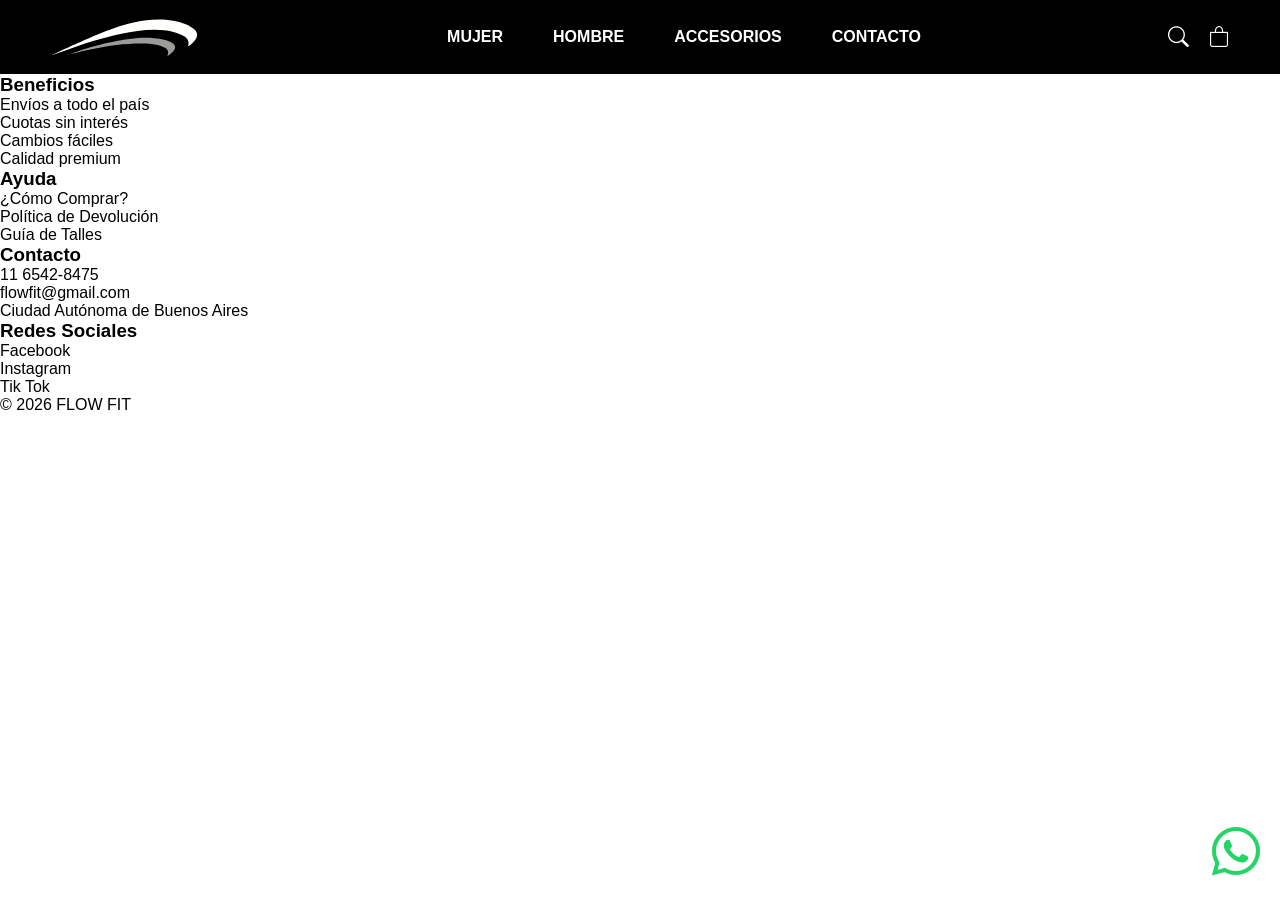
==== pages/accesorios.html @ 6d94c970 "Agrego página Lifestyle y botón de whatsapp" ====
<!DOCTYPE html>
<html lang="es">

<head>
    <meta charset="UTF-8">
    <meta name="viewport" content="width=device-width, initial-scale=1.0">
    <link rel="stylesheet" href="../css/style.css">
    <link rel="stylesheet" href="https://cdn.jsdelivr.net/npm/bootstrap-icons@1.13.1/font/bootstrap-icons.min.css">

    <title>FLOW FIT</title>
</head>

<body>
    <header>
        <h1 class="oculto">FLOW FIT</h1>
        <div class="logo">
            <a href="../index.html">
                <img src="../img/logoflowfit.svg" alt="Logo de Flow Fit">
            </a>
        </div>

        <nav>
            <a href="./mujer.html">MUJER</a>
            <a href="./hombre.html">HOMBRE</a>
            <a href="./accesorios.html">ACCESORIOS</a>
            <a href="./contacto.html">CONTACTO</a>
        </nav>

        <div class="iconos">
            <a href="#" aria-label="Buscar">
                <i class="bi bi-search"></i>
            </a>

            <a href="#" aria-label="Bolsa de Compras">
                <i class="bi bi-bag"></i>
            </a>
        </div>

    </header>

    <main>

    </main>

    <footer>

        <div class="beneficios">
            <h3>Beneficios</h3>
            <ul>
                <li>Envíos a todo el país</li>
                <li>Cuotas sin interés</li>
                <li>Cambios fáciles</li>
                <li>Calidad premium</li>
            </ul>
        </div>

        <div class="ayuda">
            <h3>Ayuda</h3>
            <ul>
                <li>¿Cómo Comprar?</li>
                <li>Política de Devolución</li>
                <li>Guía de Talles</li>
            </ul>
        </div>

        <div class="contacto">
            <h3>Contacto</h3>
            <ul>
                <li>11 6542-8475</li>
                <li>flowfit@gmail.com</li>
                <li>Ciudad Autónoma de Buenos Aires</li>
            </ul>
        </div>

        <div class="redes-sociales">
            <h3>Redes Sociales</h3>
            <ul>
                <li><a href="#">Facebook</a></li>
                <li><a href="#">Instagram</a></li>
                <li><a href="#">Tik Tok</a></li>
            </ul>
        </div>

        <div class="copyright">
            <p>© 2026 FLOW FIT</p>
        </div>

    </footer>

    <a href="https://wa.me/5491165428475" class="whatsapp" target="_blank" aria-label="Contactanos por WhatsApp">
        <i class="bi bi-whatsapp"></i>
    </a>

</body>

</html>
---- css/style.css ----
* {
  margin: 0;
  padding: 0;
  box-sizing: border-box;
}

body {
  font-family: Arial, Helvetica, sans-serif;
  font-size: 1rem;
  background-color: white;
  color: black;
}

img {
  max-width: 100%;
  display: block;
}

a {
  text-decoration: none;
  color: inherit;
}

ul {
  list-style: none;
  padding: 0;
  margin: 0;
}

.oculto {
  position: absolute;
  width: 1px;
  height: 1px;
  padding: 0;
  margin: -1px;
  overflow: hidden;
  clip: rect(0, 0, 0, 0);
  white-space: nowrap;
  border: 0;
}

header {
  background-color: black;
  color: white;
  display: flex;
  justify-content: space-between;
  align-items: center;
  padding: 15px 50px;
}

.logo {
  display: flex;
  align-items: center;
  gap: 15px;
}

.logo img {
  width: 150px;
}

nav {
  display: flex;
  gap: 50px;
}

nav a {
  font-weight: bold;
  transition: transform 0.3s;
}

nav a:hover {
  color: #c0c0c0;
}

.iconos {
  display: flex;
  gap: 20px;
  font-size: 1.3rem;
}
.iconos a {
  transition: color 0.3s;
}
.iconos a:hover {
  color: #c0c0c0;
}

.hero img {
  width: 100%;
  height: auto;
}

.novedades {
  padding: 60px;
}

.novedades h2 {
  text-align: center;
  margin-bottom: 40px;
}

.contenedor-novedades {
  display: grid;
  grid-template-columns: repeat(3, 1fr);
  gap: 100px;
}

.card-novedades {
  background-color: white;
  border-radius: 10px;
  overflow: hidden;
  padding-bottom: 15px;
  text-align: center;
  transition: transform 0.3s;
  box-shadow: 0px 4px 10px rgba(0, 0, 0, 0.15);
}

.card-novedades a {
  text-decoration: none;
  color: black;
  display: block;
}

.card-novedades:hover {
  transform: translateY(-5px);
}

.card-novedades img {
  width: 100%;
  height: 320px;
  object-fit: contain;
  display: block;
}

.card-novedades h3 {
  text-align: center;
  margin-top: 15px;
  margin-bottom: 10px;
  font-size: 1.2rem;
  color: black;
}

.card-novedades p {
  font-size: 1rem;
  padding: 0 10px;
  line-height: 1.4;
  text-align: center;
  color: rgb(71, 69, 69);
}

.whatsapp {
  position: fixed;
  bottom: 20px;
  right: 20px;
  font-size: 3rem;
  color: #25D366;
  z-index: 1000;
  transition: transform 0.3s;
}
.whatsapp:hover {
  transform: scale(1.1);
}

/*# sourceMappingURL=style.css.map */
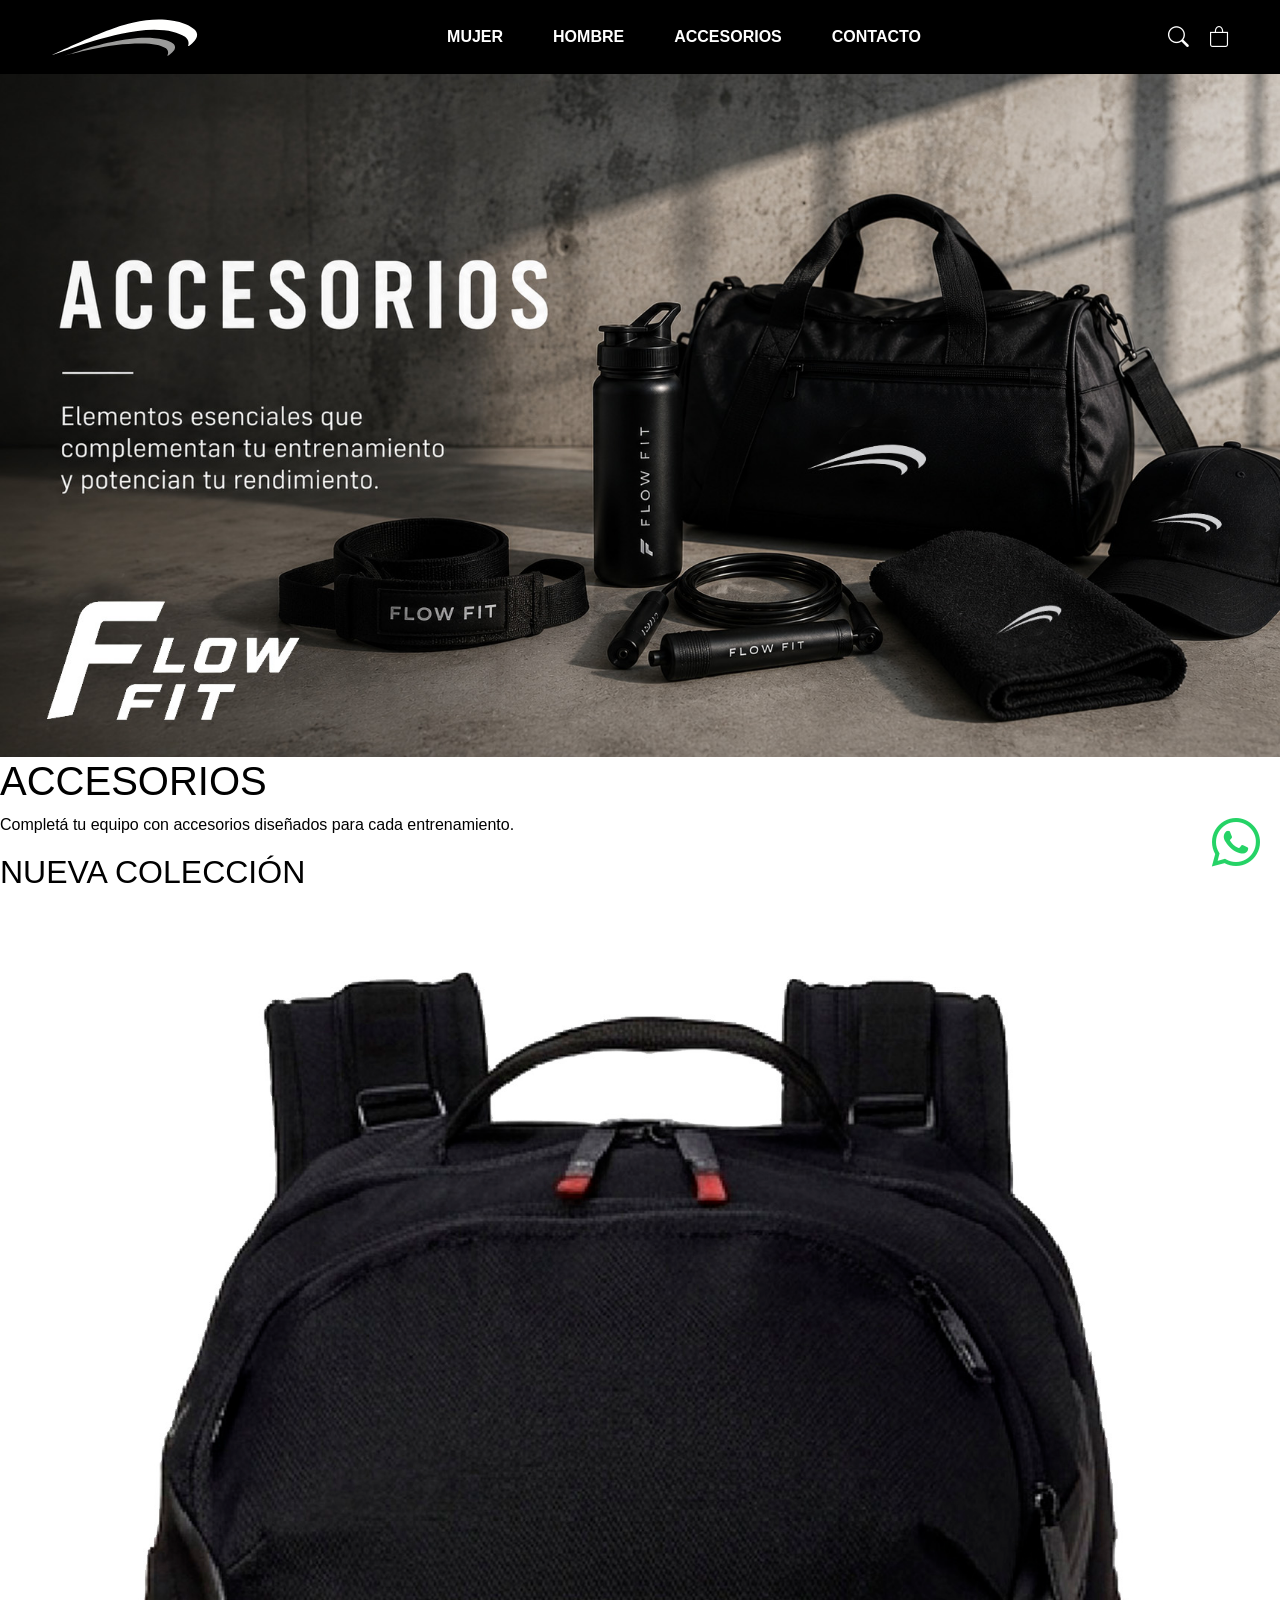
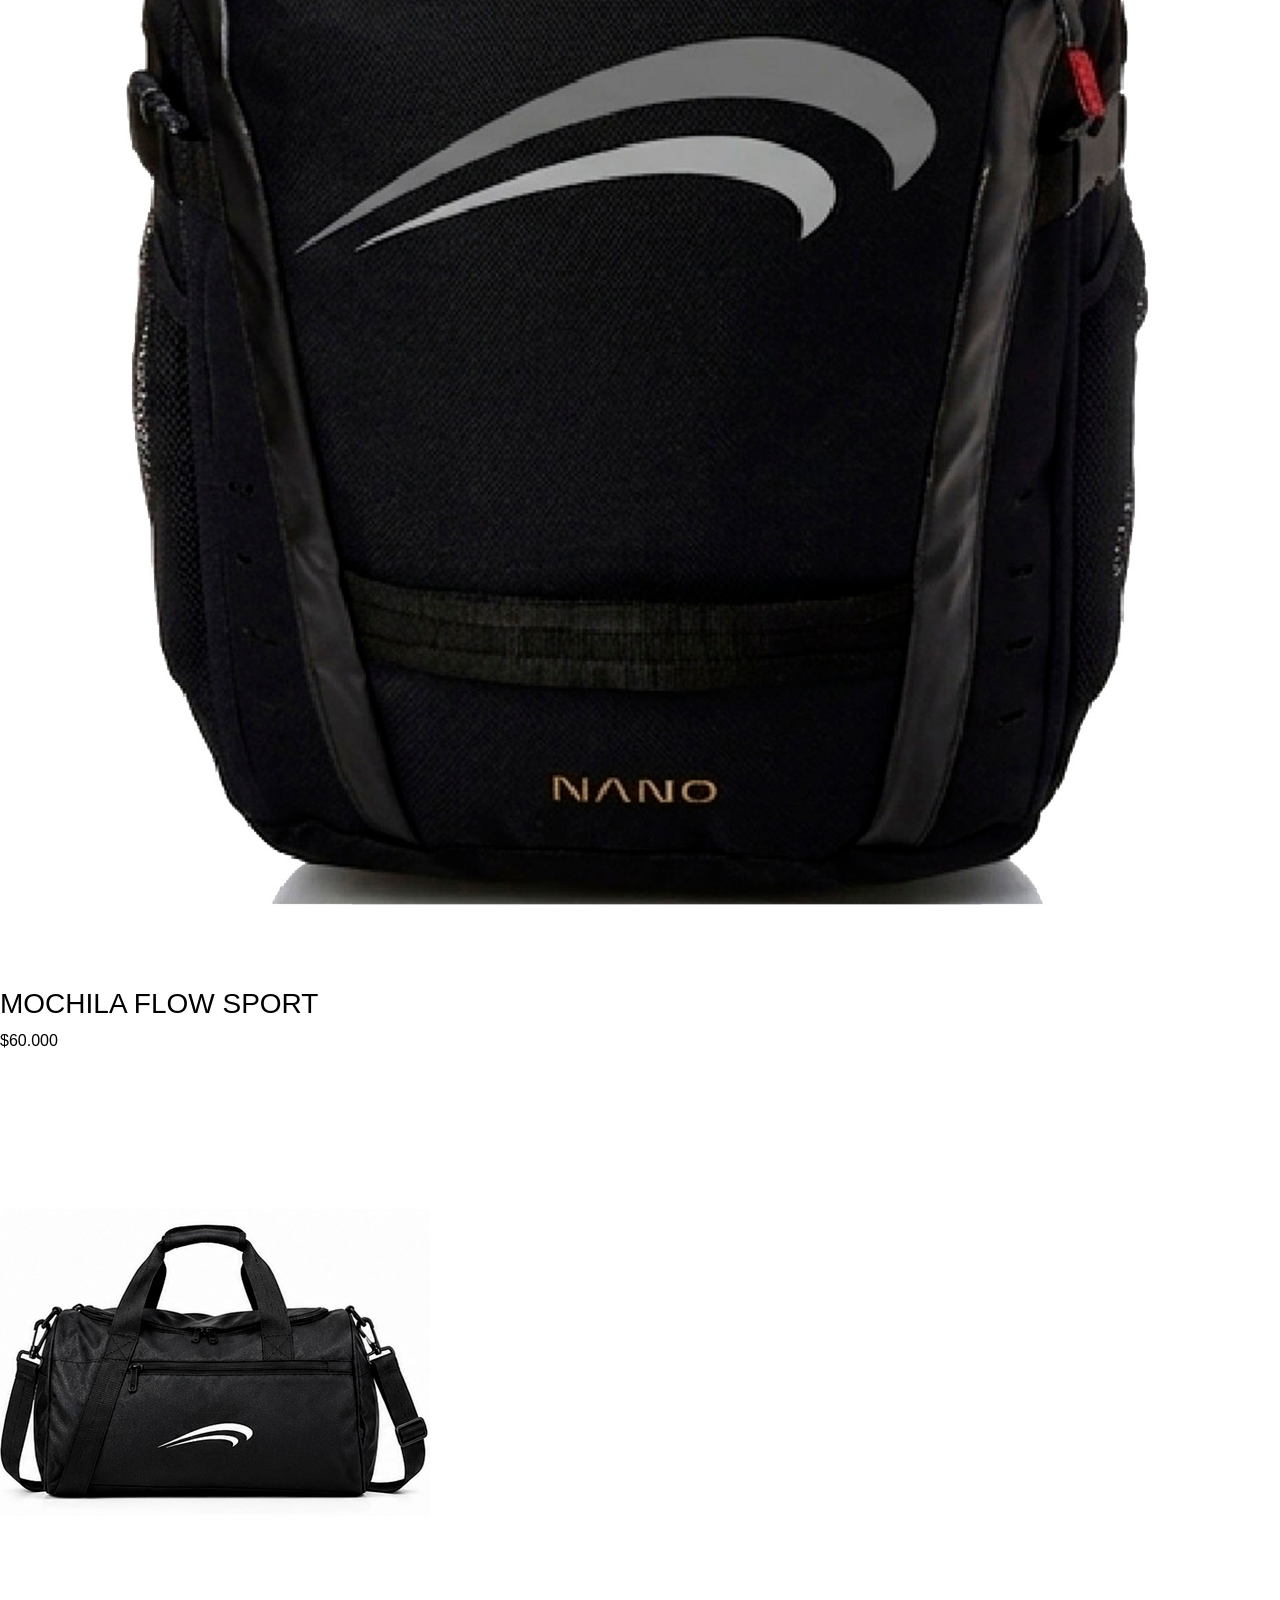
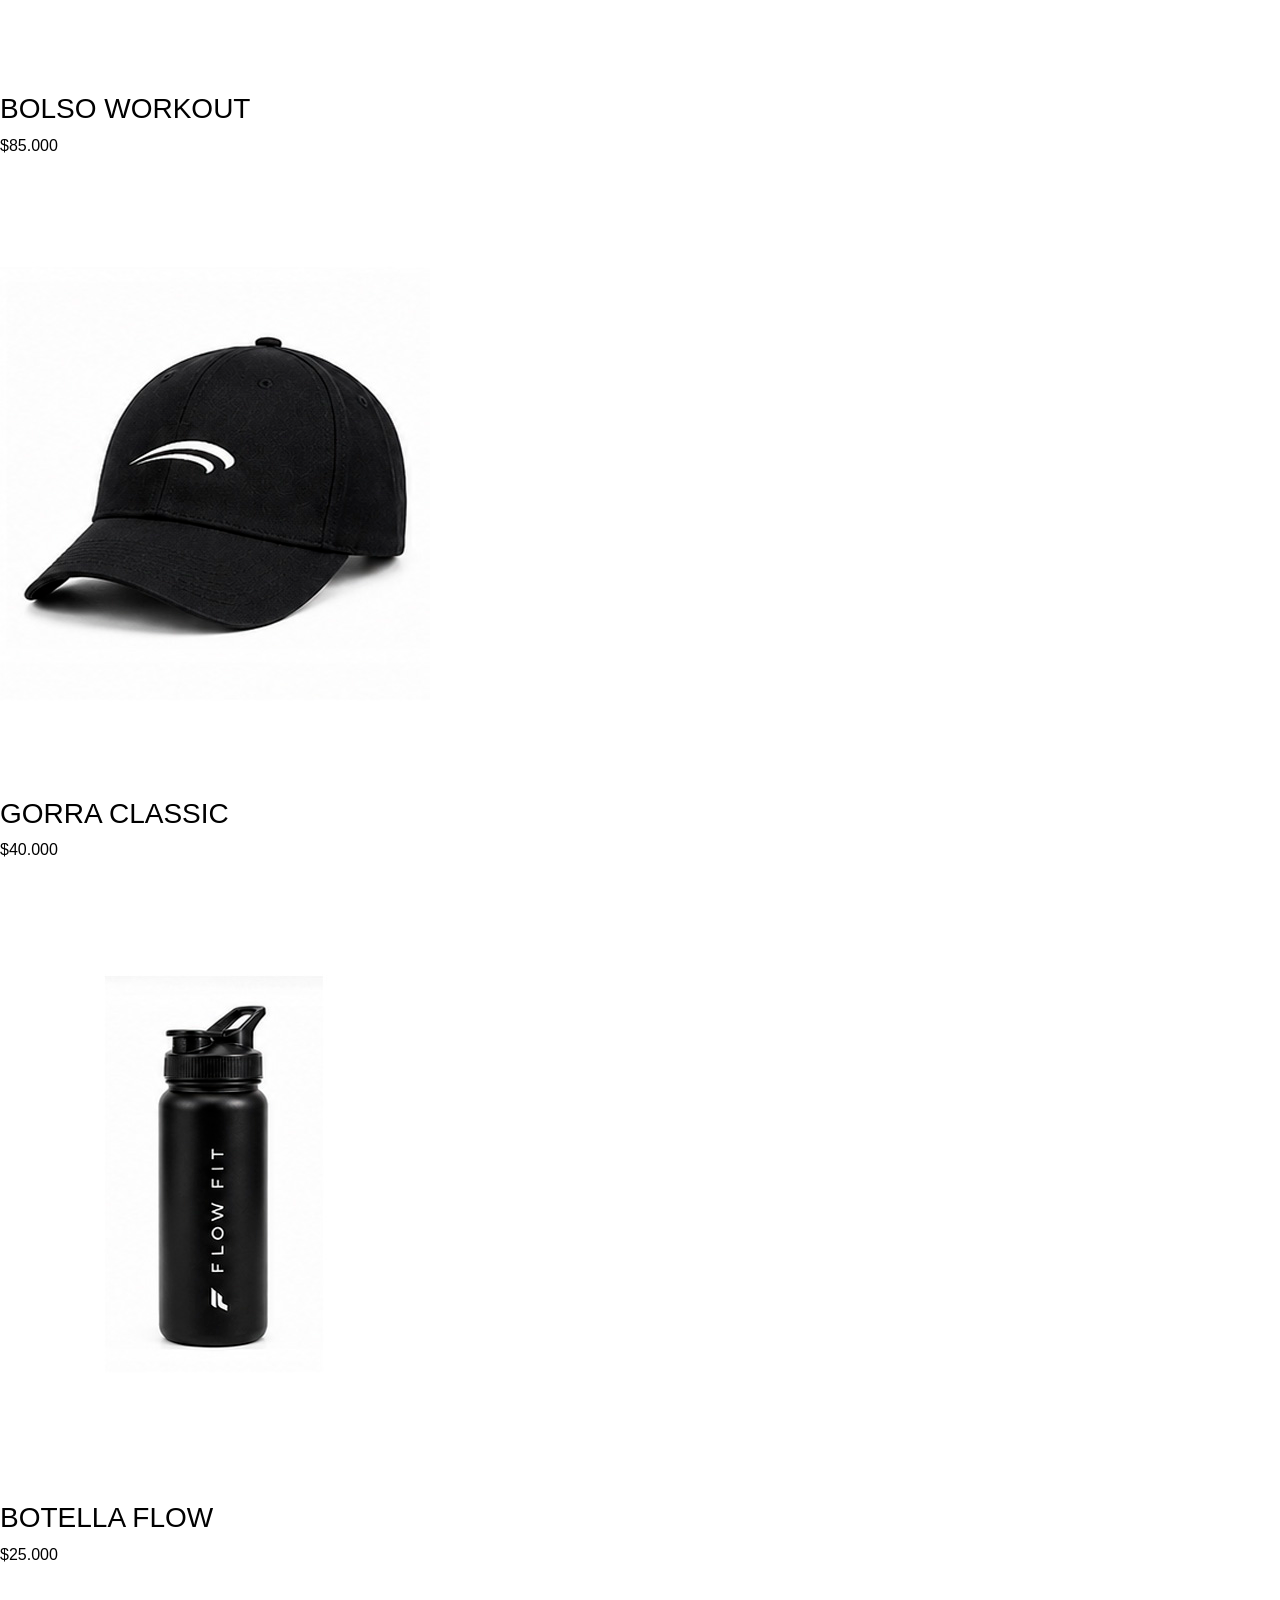
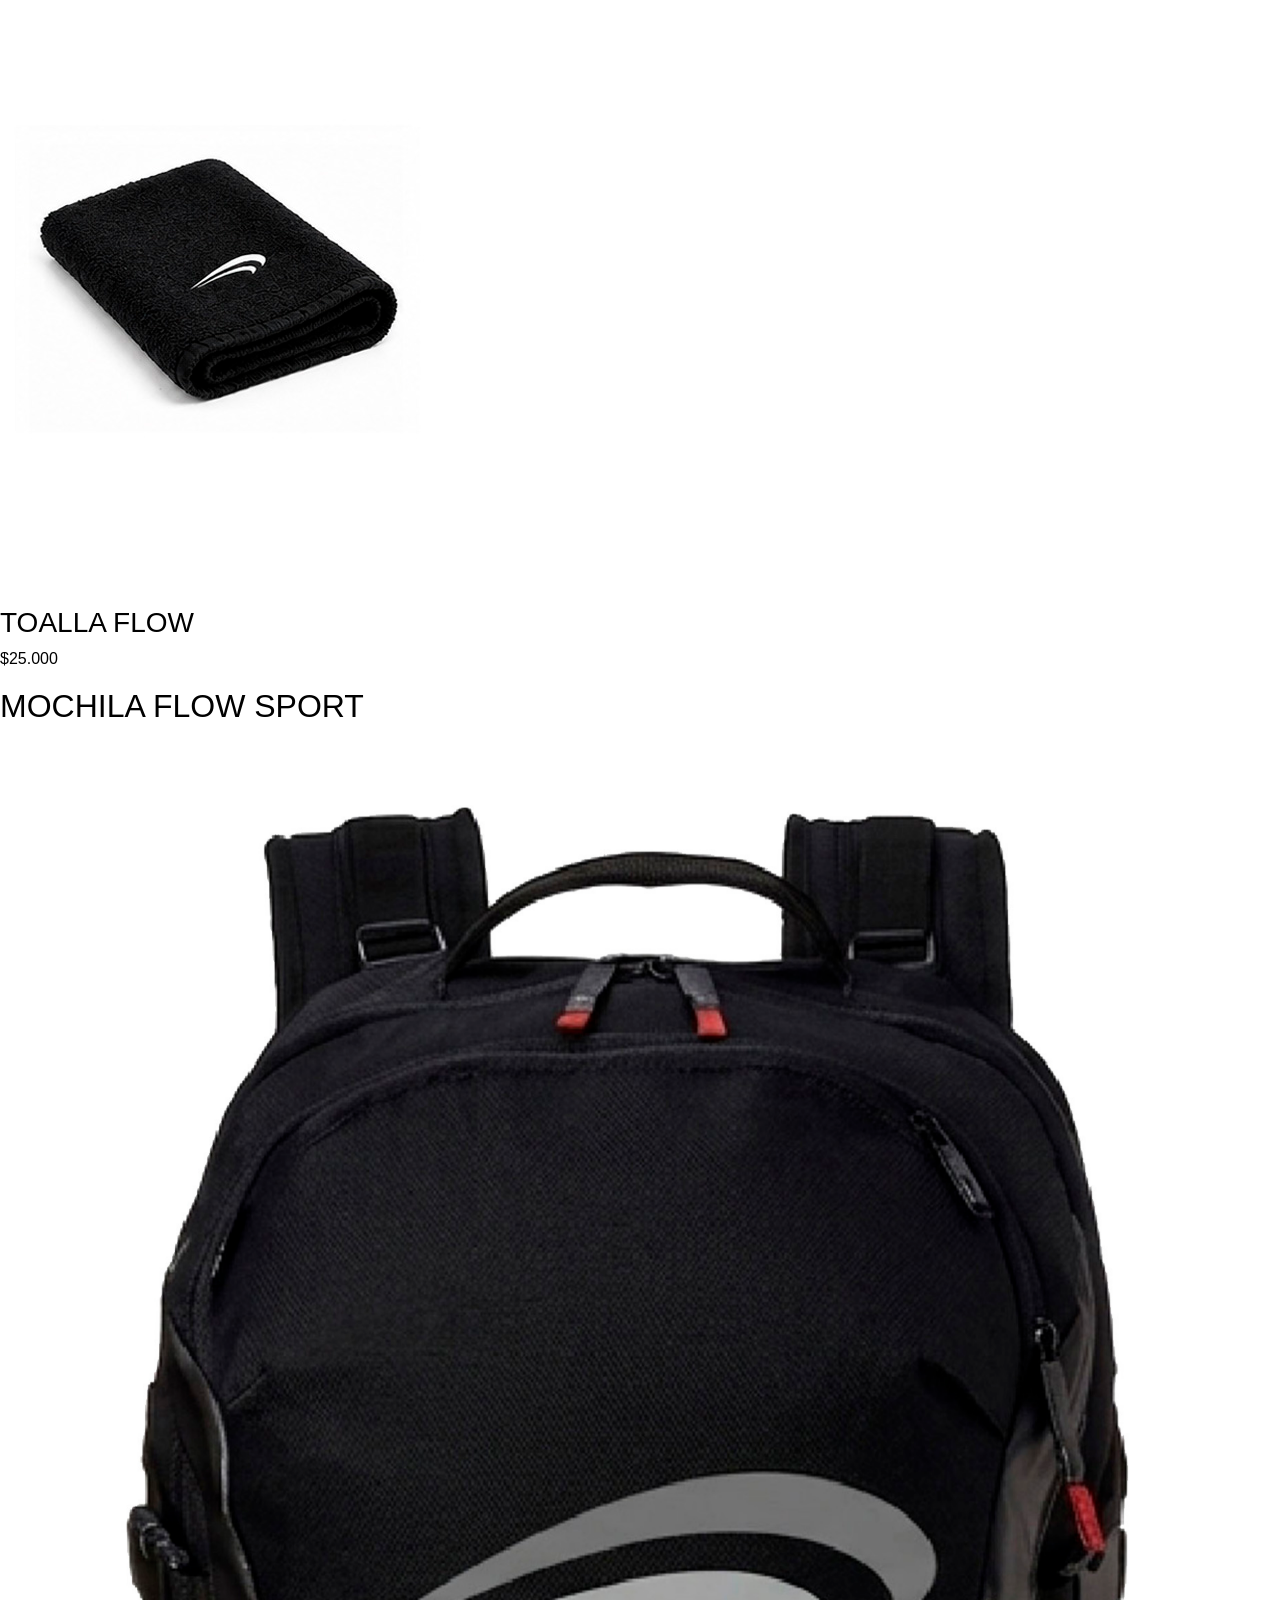
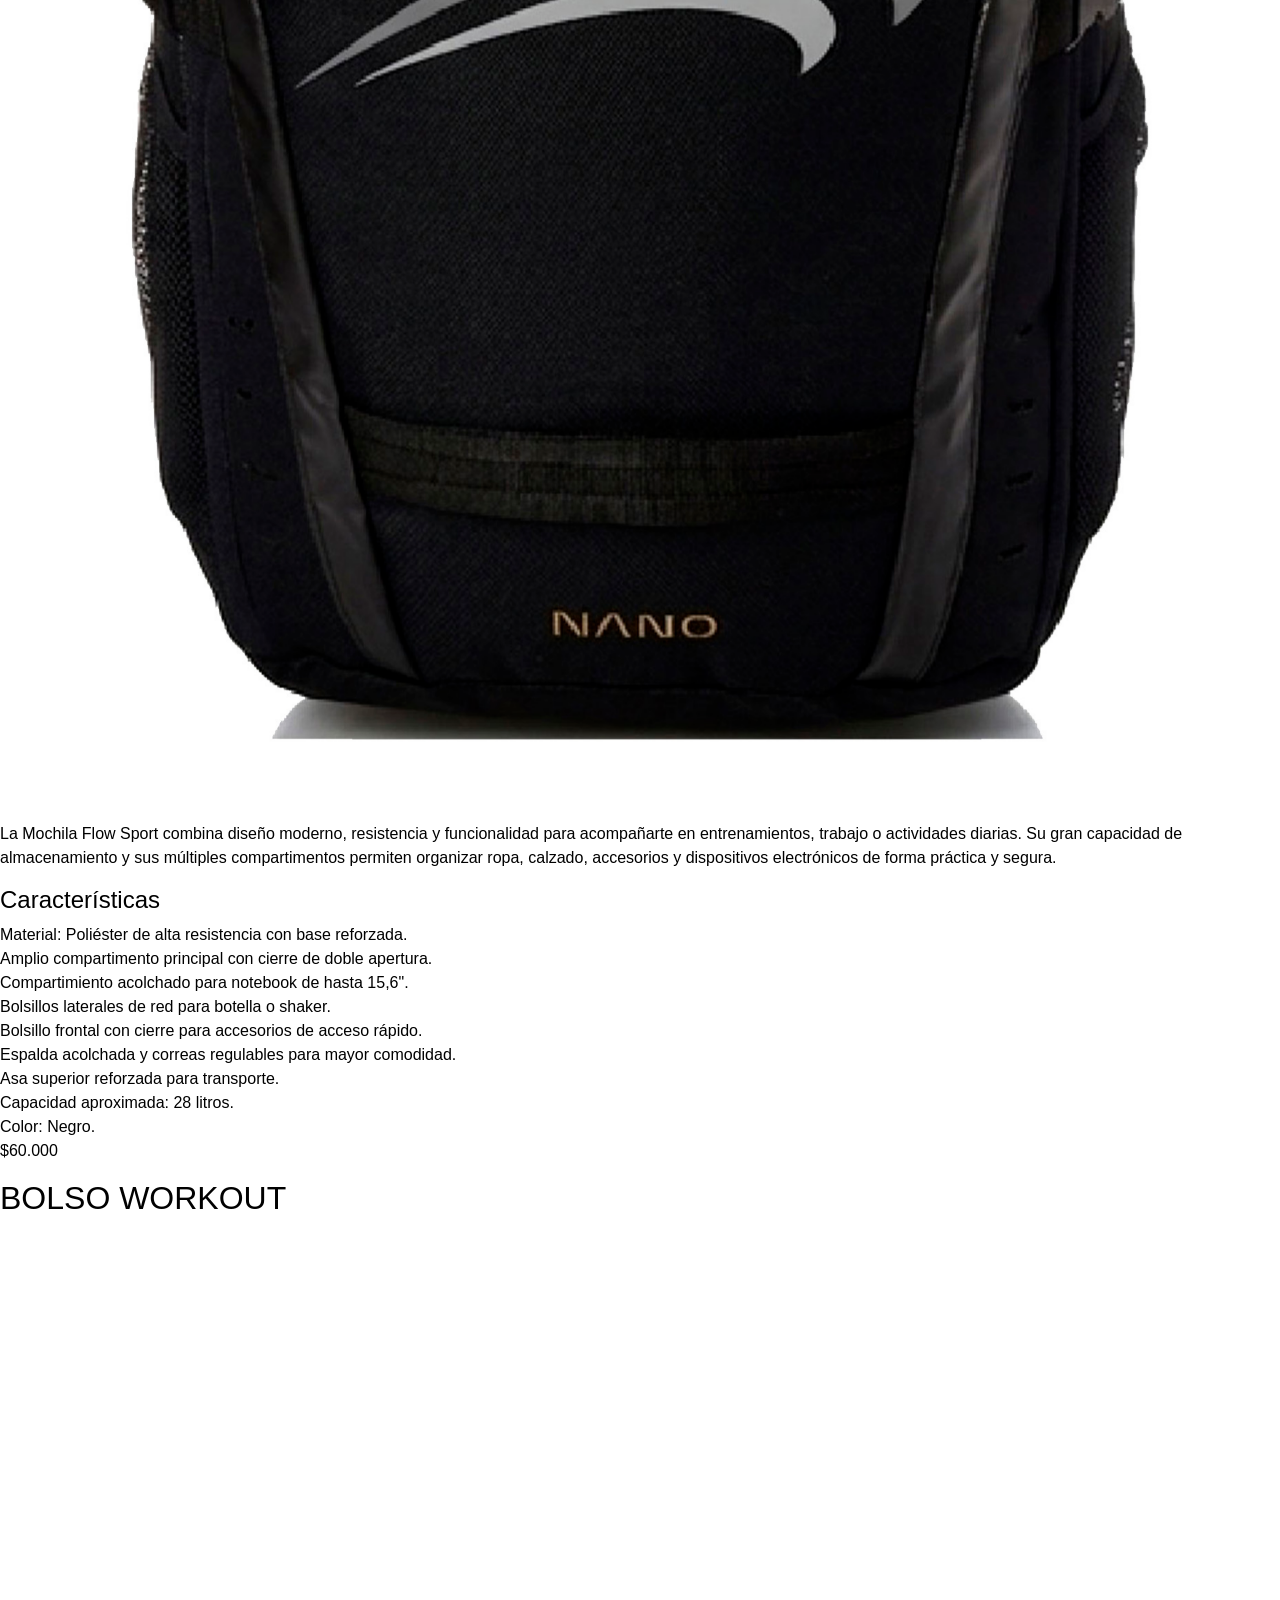
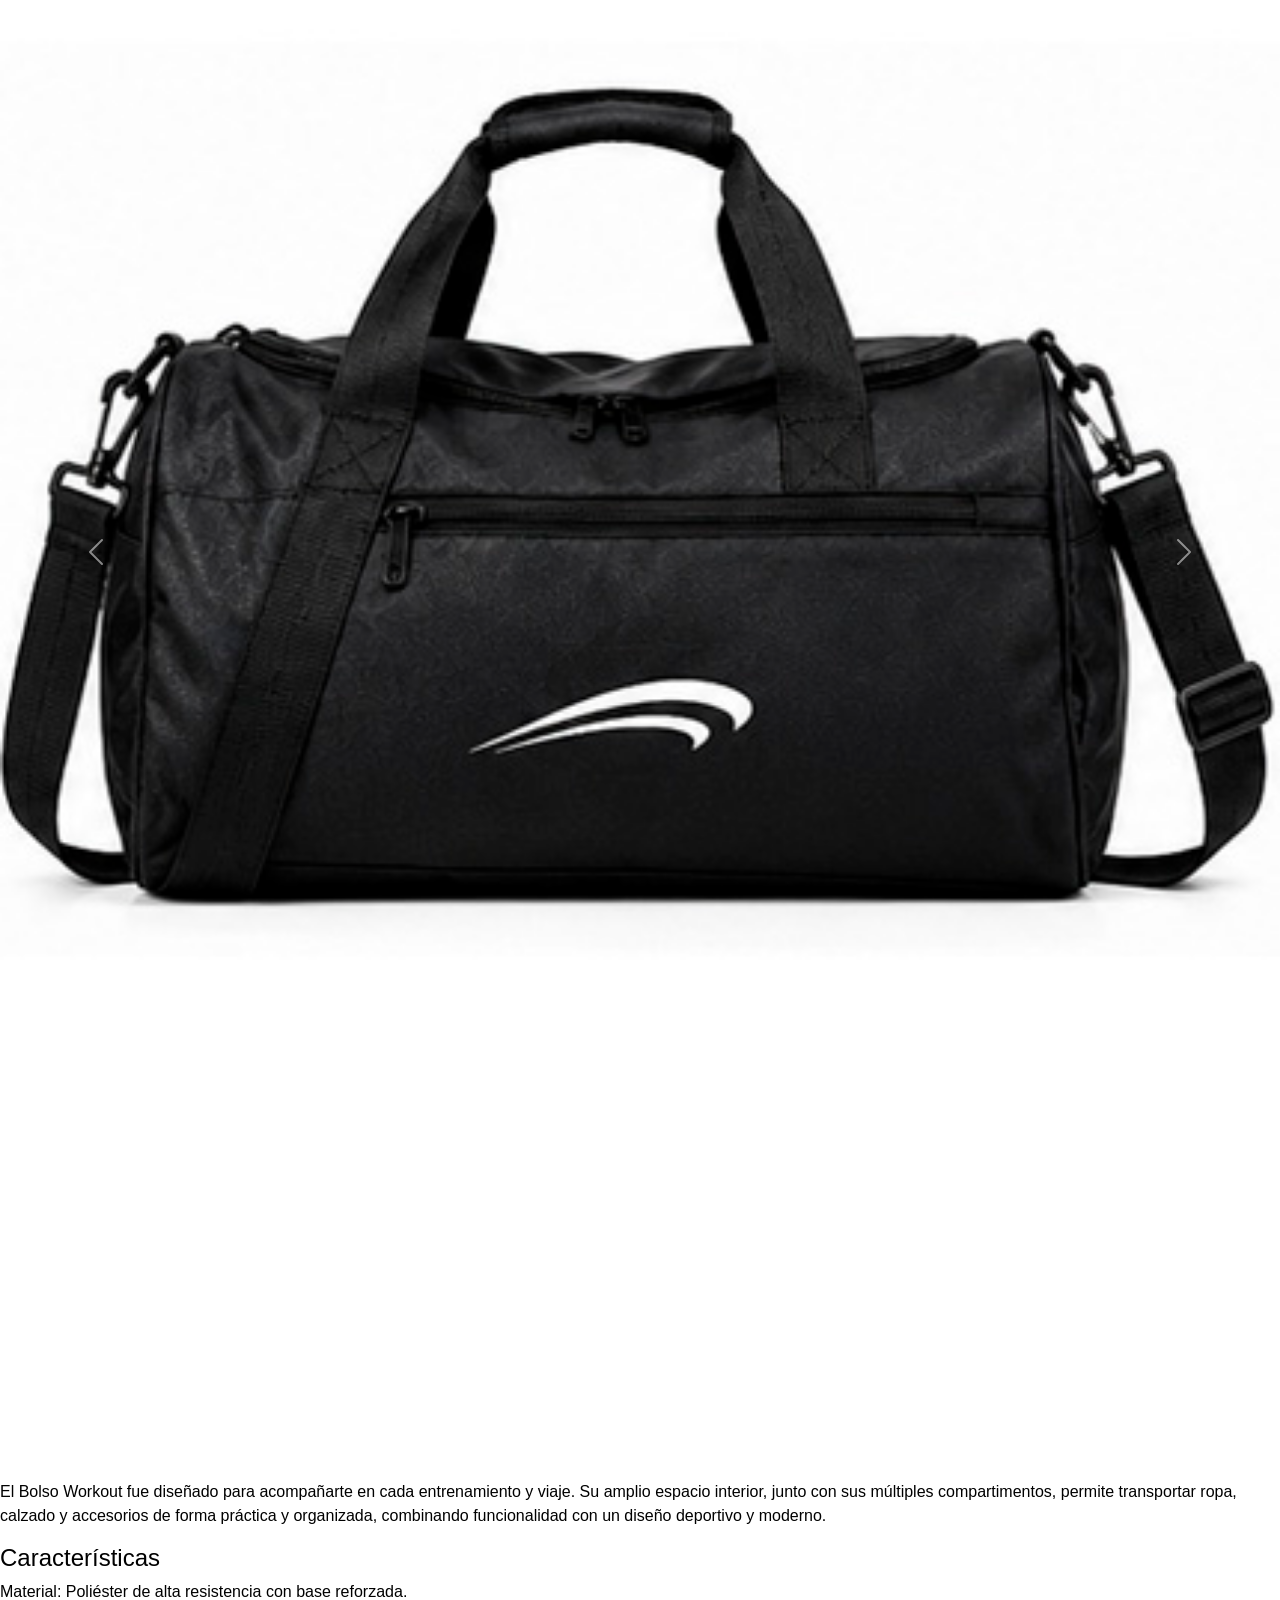
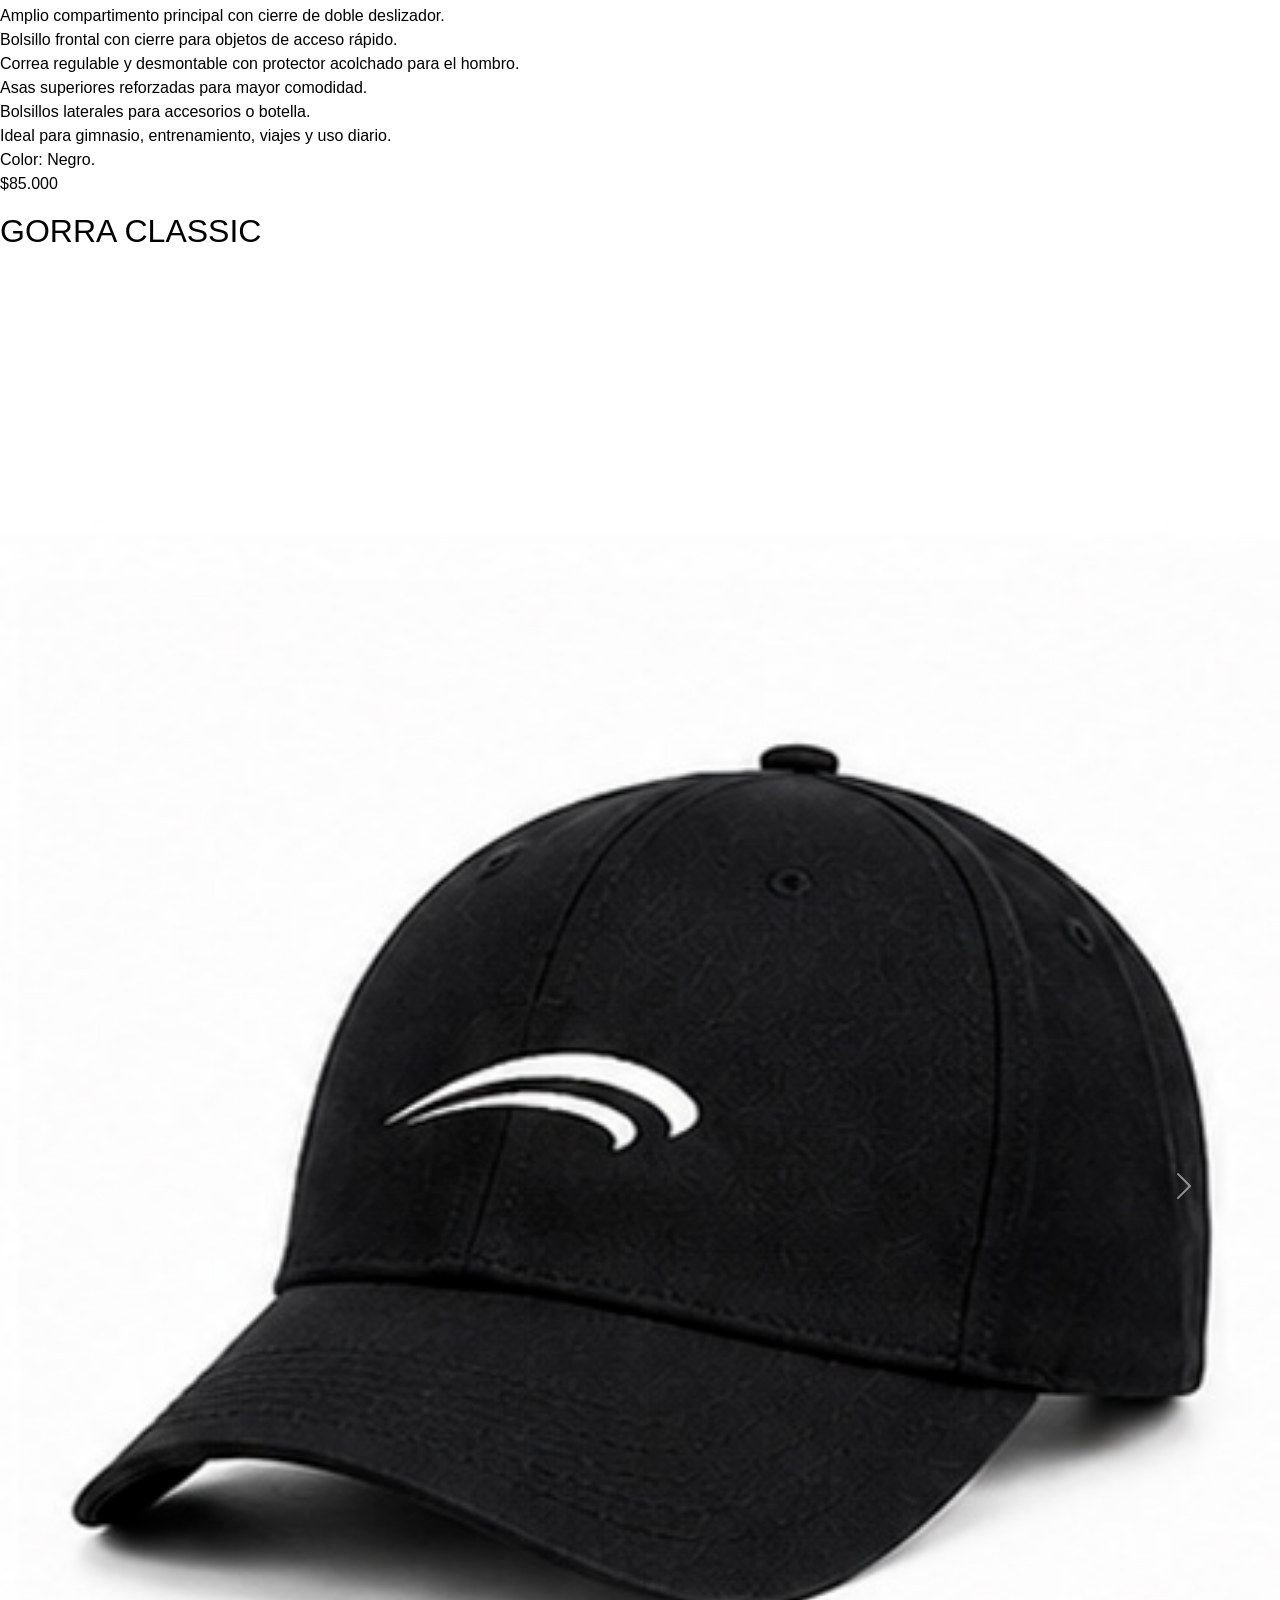
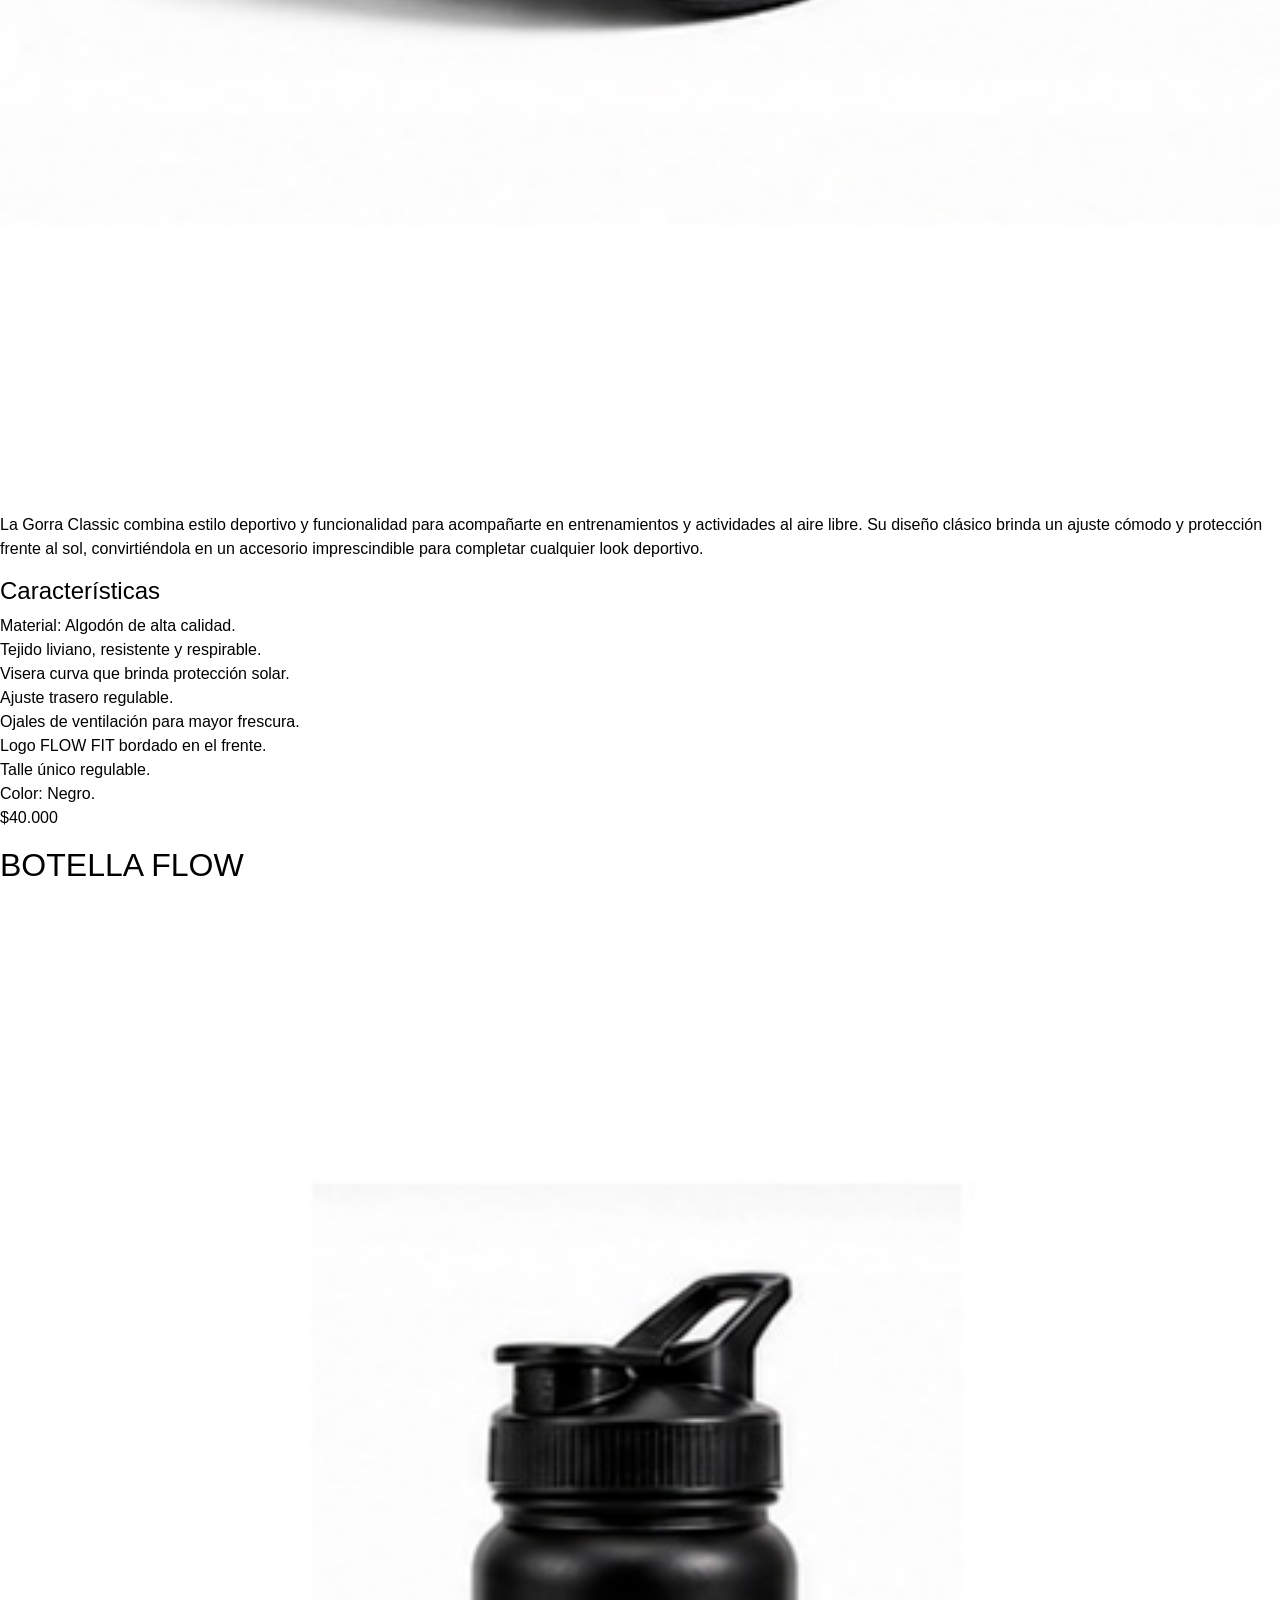
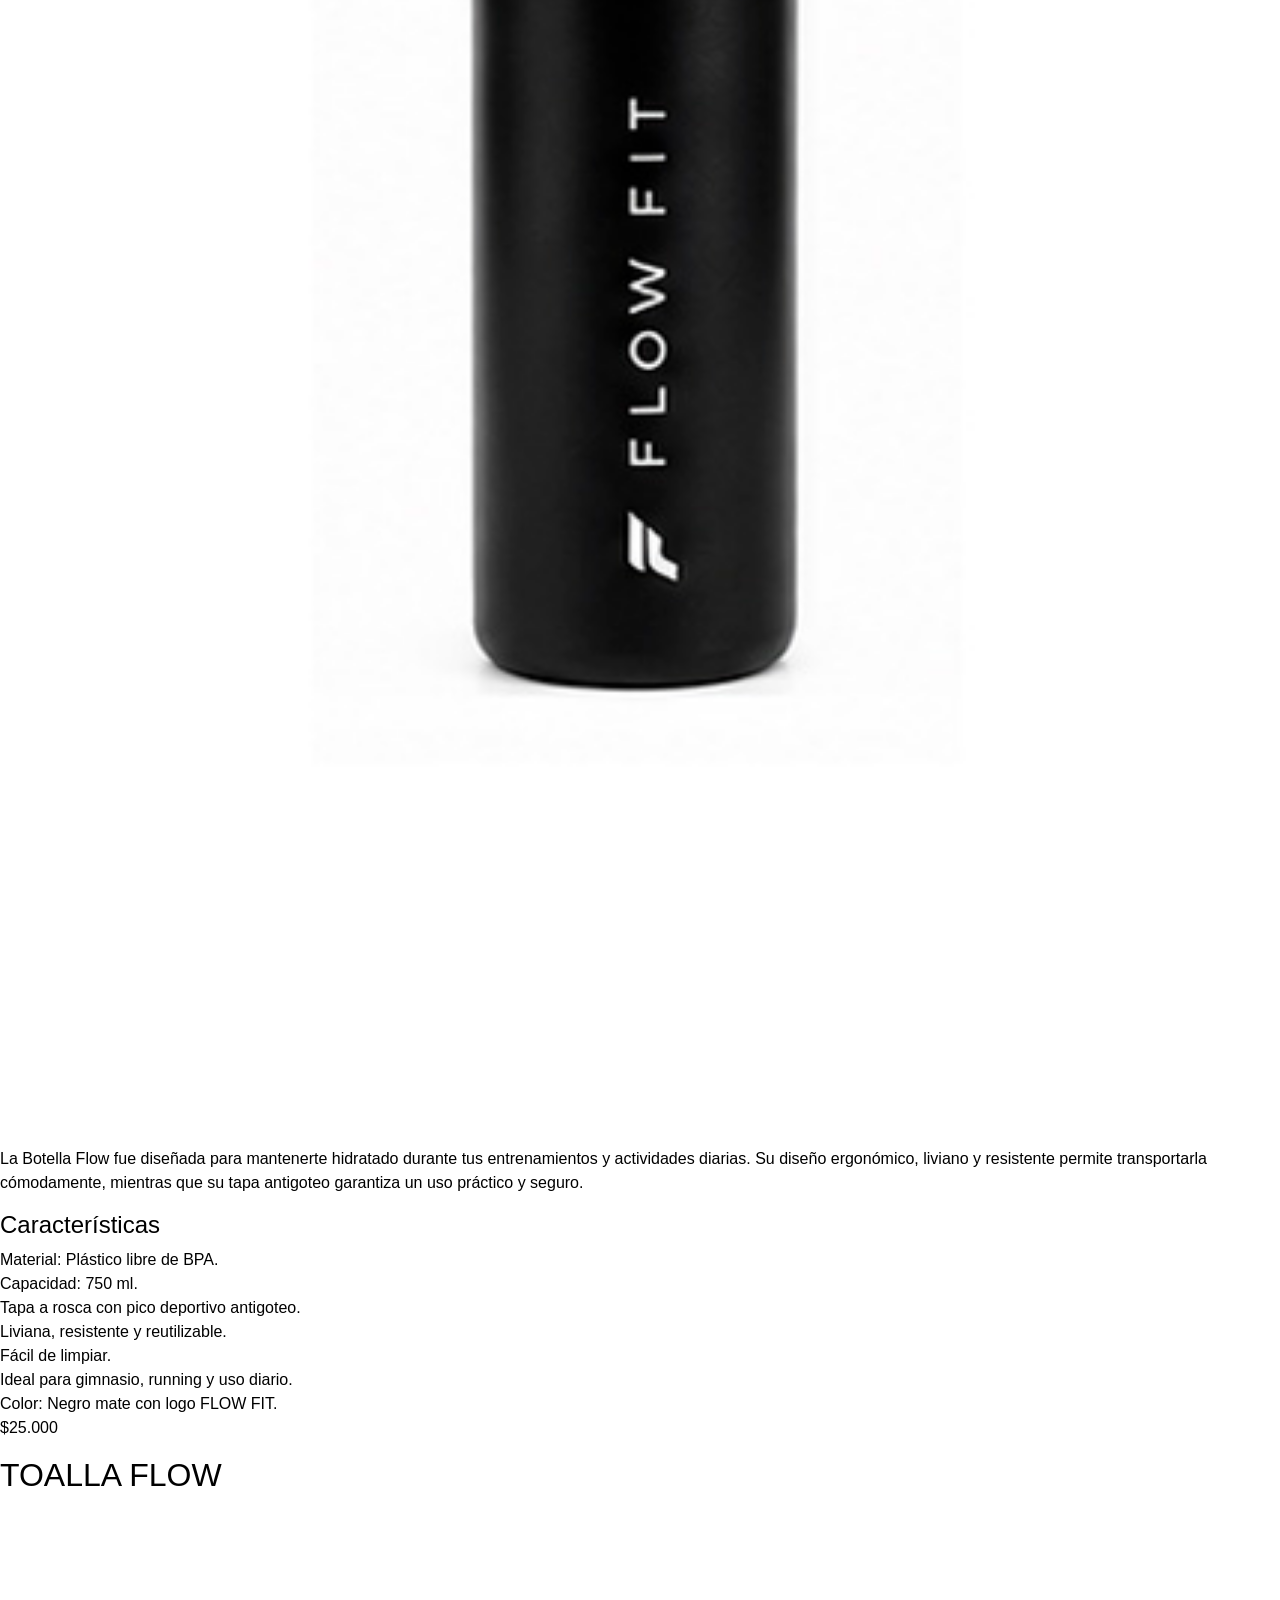
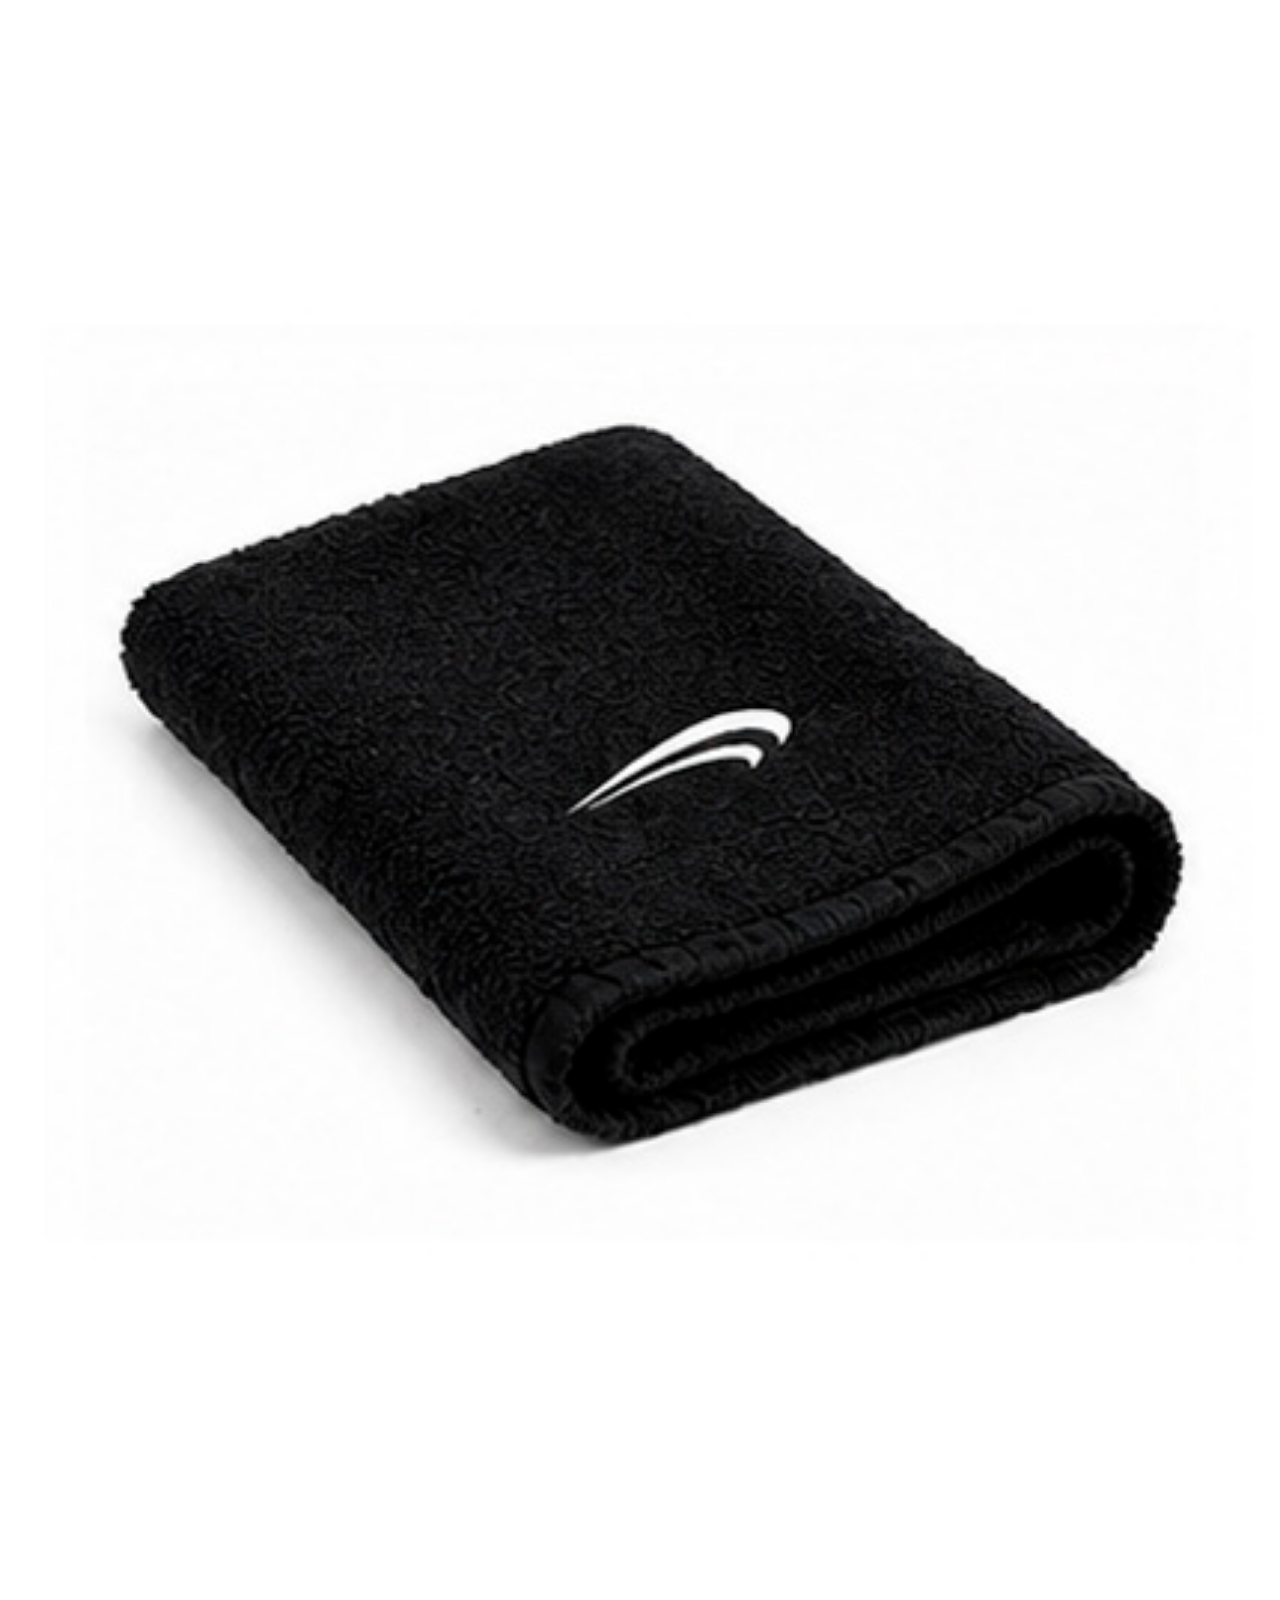
==== commit 5b4011f3: "Se actualizan las paginas de los productos y se mejora el footer" ====
--- a/pages/accesorios.html
+++ b/pages/accesorios.html
@@ -4,15 +4,15 @@
 <head>
     <meta charset="UTF-8">
     <meta name="viewport" content="width=device-width, initial-scale=1.0">
+    <link href="https://cdn.jsdelivr.net/npm/bootstrap@5.3.7/dist/css/bootstrap.min.css" rel="stylesheet">
     <link rel="stylesheet" href="../css/style.css">
     <link rel="stylesheet" href="https://cdn.jsdelivr.net/npm/bootstrap-icons@1.13.1/font/bootstrap-icons.min.css">
 
-    <title>FLOW FIT</title>
+    <title>Accesorios | FLOW FIT</title>
 </head>
 
 <body>
     <header>
-        <h1 class="oculto">FLOW FIT</h1>
         <div class="logo">
             <a href="../index.html">
                 <img src="../img/logoflowfit.svg" alt="Logo de Flow Fit">
@@ -39,6 +39,372 @@
     </header>
 
     <main>
+
+        <section class="banner-categoria">
+            <img src="../img/accesorios/banner-accesorios.jpg" alt="Colección Accesorios Flow Fit">
+
+            <div class="banner-texto">
+                <h1>ACCESORIOS</h1>
+                <p>Completá tu equipo con accesorios diseñados para cada entrenamiento.</p>
+            </div>
+
+        </section>
+
+        <section class="productos-categoria">
+            <h2>NUEVA COLECCIÓN</h2>
+
+            <div class="contenedor-productos">
+
+                <article class="card-producto">
+                    <a href="#mochila-flow-sport">
+                        <img src="../img/accesorios/mochila_flow_sport.jpg" alt="Mochila Flow Sport">
+                        <h3>MOCHILA FLOW SPORT</h3>
+                        <p>$60.000</p>
+                    </a>
+                </article>
+
+                <article class="card-producto">
+                    <a href="#bolso-workout">
+                        <img src="../img/accesorios/bolso_frente.jpg" alt="Bolso Workout">
+                        <h3>BOLSO WORKOUT</h3>
+                        <p>$85.000</p>
+                    </a>
+                </article>
+
+                <article class="card-producto">
+                    <a href="#gorra-classic">
+                        <img src="../img/accesorios/gorra_frente.jpg" alt="Gorra Classic">
+                        <h3>GORRA CLASSIC</h3>
+                        <p>$40.000</p>
+                    </a>
+                </article>
+
+                <article class="card-producto">
+                    <a href="#botella-flow">
+                        <img src="../img/accesorios/botella_frente.jpg" alt="Botella Flow">
+                        <h3>BOTELLA FLOW</h3>
+                        <p>$25.000</p>
+                    </a>
+                </article>
+
+
+                <article class="card-producto">
+                    <a href="#toalla-flow">
+                        <img src="../img/accesorios/toalla.jpg" alt="Toalla Flow">
+                        <h3>TOALLA FLOW</h3>
+                        <p>$25.000</p>
+                    </a>
+                </article>
+
+            </div>
+        </section>
+
+        <section id="mochila-flow-sport" class="detalle-producto">
+            <h2>MOCHILA FLOW SPORT</h2>
+
+            <div id="carouselMochilaFlowSport" class="carousel slide">
+
+                <div class="carousel-inner">
+
+                    <div class="carousel-item active">
+                        <img src="../img/accesorios/mochila_flow_sport.jpg" class="d-block w-100"
+                            alt="Mochila Flow Sport">
+                    </div>
+
+                    <div class="carousel-item">
+                        <img src="../img/accesorios/mochila_flow_sport_espalda.jpg" class="d-block w-100"
+                            alt="Mochila Flow Sport espalda">
+                    </div>
+
+                    <div class="carousel-item">
+                        <img src="../img/accesorios/mochila_flow_sport_interior.jpg" class="d-block w-100"
+                            alt="Mochila Flow Sport interior">
+                    </div>
+
+                    <div class="carousel-item">
+                        <img src="../img/accesorios/mochila_flow_sport_cierre.jpg" class="d-block w-100"
+                            alt="Mochila Flow Sport detalle cierre">
+                    </div>
+
+                </div>
+
+                <button class="carousel-control-prev" type="button" data-bs-target="#carouselMochilaFlowSport"
+                    data-bs-slide="prev">
+                    <span class="carousel-control-prev-icon" aria-hidden="true"></span>
+                    <span class="visually-hidden">Previous</span>
+                </button>
+
+                <button class="carousel-control-next" type="button" data-bs-target="#carouselMochilaFlowSport"
+                    data-bs-slide="next">
+                    <span class="carousel-control-next-icon" aria-hidden="true"></span>
+                    <span class="visually-hidden">Next</span>
+                </button>
+            </div>
+
+            <div class="detalle-texto">
+
+
+                <p>
+                    La Mochila Flow Sport combina diseño moderno, resistencia y funcionalidad
+                    para acompañarte en entrenamientos, trabajo o actividades diarias. Su gran
+                    capacidad de almacenamiento y sus múltiples compartimentos permiten organizar
+                    ropa, calzado, accesorios y dispositivos electrónicos de forma práctica y segura.
+                </p>
+
+                <h4>Características</h4>
+
+                <ul>
+                    <li>Material: Poliéster de alta resistencia con base reforzada.</li>
+                    <li>Amplio compartimento principal con cierre de doble apertura.</li>
+                    <li>Compartimiento acolchado para notebook de hasta 15,6".</li>
+                    <li>Bolsillos laterales de red para botella o shaker.</li>
+                    <li>Bolsillo frontal con cierre para accesorios de acceso rápido.</li>
+                    <li>Espalda acolchada y correas regulables para mayor comodidad.</li>
+                    <li>Asa superior reforzada para transporte.</li>
+                    <li>Capacidad aproximada: 28 litros.</li>
+                    <li>Color: Negro.</li>
+                </ul>
+
+                <p class="precio">$60.000</p>
+            </div>
+
+        </section>
+
+        <section id="bolso-workout" class="detalle-producto">
+            <h2>BOLSO WORKOUT</h2>
+
+            <div id="carouselBolsoWorkout" class="carousel slide">
+
+                <div class="carousel-inner">
+
+                    <div class="carousel-item active">
+                        <img src="../img/accesorios/bolso_frente.jpg" class="d-block w-100" alt="Bolso Workout">
+                    </div>
+
+                    <div class="carousel-item">
+                        <img src="../img/accesorios/bolso_lateral.jpg" class="d-block w-100"
+                            alt="Bolso Workout lateral">
+                    </div>
+
+                    <div class="carousel-item">
+                        <img src="../img/accesorios/bolso_perfil.jpg" class="d-block w-100" alt="Bolso Workout perfil">
+                    </div>
+
+                </div>
+
+                <button class="carousel-control-prev" type="button" data-bs-target="#carouselBolsoWorkout"
+                    data-bs-slide="prev">
+                    <span class="carousel-control-prev-icon" aria-hidden="true"></span>
+                    <span class="visually-hidden">Previous</span>
+                </button>
+
+                <button class="carousel-control-next" type="button" data-bs-target="#carouselBolsoWorkout"
+                    data-bs-slide="next">
+                    <span class="carousel-control-next-icon" aria-hidden="true"></span>
+                    <span class="visually-hidden">Next</span>
+                </button>
+            </div>
+
+            <div class="detalle-texto">
+
+
+                <p>
+                    El Bolso Workout fue diseñado para acompañarte en cada entrenamiento
+                    y viaje. Su amplio espacio interior, junto con sus múltiples compartimentos,
+                    permite transportar ropa, calzado y accesorios de forma práctica y organizada,
+                    combinando funcionalidad con un diseño deportivo y moderno.
+                </p>
+
+                <h4>Características</h4>
+
+                <ul>
+                    <li>Material: Poliéster de alta resistencia con base reforzada.</li>
+                    <li>Amplio compartimento principal con cierre de doble deslizador.</li>
+                    <li>Bolsillo frontal con cierre para objetos de acceso rápido.</li>
+                    <li>Correa regulable y desmontable con protector acolchado para el hombro.</li>
+                    <li>Asas superiores reforzadas para mayor comodidad.</li>
+                    <li>Bolsillos laterales para accesorios o botella.</li>
+                    <li>Ideal para gimnasio, entrenamiento, viajes y uso diario.</li>
+                    <li>Color: Negro.</li>
+                </ul>
+
+                <p class="precio">$85.000</p>
+            </div>
+
+        </section>
+
+        <section id="gorra-classic" class="detalle-producto">
+            <h2>GORRA CLASSIC</h2>
+
+            <div id="carouselGorraClassic" class="carousel slide">
+
+                <div class="carousel-inner">
+
+                    <div class="carousel-item active">
+                        <img src="../img/accesorios/gorra_frente.jpg" class="d-block w-100" alt="Gorra Classic">
+                    </div>
+
+                    <div class="carousel-item">
+                        <img src="../img/accesorios/gorra_ajuste.jpg" class="d-block w-100" alt="Gorra Classic ajuste">
+                    </div>
+
+                </div>
+
+                <button class="carousel-control-prev" type="button" data-bs-target="#carouselGorraClassic"
+                    data-bs-slide="prev">
+                    <span class="carousel-control-prev-icon" aria-hidden="true"></span>
+                    <span class="visually-hidden">Previous</span>
+                </button>
+
+                <button class="carousel-control-next" type="button" data-bs-target="#carouselGorraClassic"
+                    data-bs-slide="next">
+                    <span class="carousel-control-next-icon" aria-hidden="true"></span>
+                    <span class="visually-hidden">Next</span>
+                </button>
+            </div>
+
+            <div class="detalle-texto">
+
+
+                <p>
+                    La Gorra Classic combina estilo deportivo y funcionalidad para acompañarte
+                    en entrenamientos y actividades al aire libre. Su diseño clásico brinda un
+                    ajuste cómodo y protección frente al sol, convirtiéndola en un accesorio
+                    imprescindible para completar cualquier look deportivo.
+                </p>
+
+                <h4>Características</h4>
+
+                <ul>
+                    <li>Material: Algodón de alta calidad.</li>
+                    <li>Tejido liviano, resistente y respirable.</li>
+                    <li>Visera curva que brinda protección solar.</li>
+                    <li>Ajuste trasero regulable.</li>
+                    <li>Ojales de ventilación para mayor frescura.</li>
+                    <li>Logo FLOW FIT bordado en el frente.</li>
+                    <li>Talle único regulable.</li>
+                    <li>Color: Negro.</li>
+                </ul>
+
+                <p class="precio">$40.000</p>
+            </div>
+
+        </section>
+
+        <section id="botella-flow" class="detalle-producto">
+            <h2>BOTELLA FLOW</h2>
+
+            <div id="carouselBotellaFlow" class="carousel slide">
+
+                <div class="carousel-inner">
+
+                    <div class="carousel-item active">
+                        <img src="../img/accesorios/botella_frente.jpg" class="d-block w-100" alt="Botella Flow">
+                    </div>
+
+                    <div class="carousel-item">
+                        <img src="../img/accesorios/botella_medidas.jpg" class="d-block w-100"
+                            alt="Botella Flow con medidas">
+                    </div>
+
+                </div>
+
+                <button class="carousel-control-prev" type="button" data-bs-target="#carouselBotellaFlow"
+                    data-bs-slide="prev">
+                    <span class="carousel-control-prev-icon" aria-hidden="true"></span>
+                    <span class="visually-hidden">Previous</span>
+                </button>
+
+                <button class="carousel-control-next" type="button" data-bs-target="#carouselBotellaFlow"
+                    data-bs-slide="next">
+                    <span class="carousel-control-next-icon" aria-hidden="true"></span>
+                    <span class="visually-hidden">Next</span>
+                </button>
+            </div>
+
+            <div class="detalle-texto">
+
+
+                <p>
+                    La Botella Flow fue diseñada para mantenerte hidratado durante tus
+                    entrenamientos y actividades diarias. Su diseño ergonómico, liviano y
+                    resistente permite transportarla cómodamente, mientras que su tapa
+                    antigoteo garantiza un uso práctico y seguro.
+                </p>
+
+                <h4>Características</h4>
+
+                <ul>
+                    <li>Material: Plástico libre de BPA.</li>
+                    <li>Capacidad: 750 ml.</li>
+                    <li>Tapa a rosca con pico deportivo antigoteo.</li>
+                    <li>Liviana, resistente y reutilizable.</li>
+                    <li>Fácil de limpiar.</li>
+                    <li>Ideal para gimnasio, running y uso diario.</li>
+                    <li>Color: Negro mate con logo FLOW FIT.</li>
+                </ul>
+
+                <p class="precio">$25.000</p>
+            </div>
+
+        </section>
+
+        <section id="toalla-flow" class="detalle-producto">
+            <h2>TOALLA FLOW</h2>
+
+            <div id="carouselToallaFlow" class="carousel slide">
+
+                <div class="carousel-inner">
+
+                    <div class="carousel-item active">
+                        <img src="../img/accesorios/toalla.jpg" class="d-block w-100" alt="Toalla Flow">
+                    </div>
+
+                    <div class="carousel-item">
+                        <img src="../img/accesorios/toalla_abierta.jpg" class="d-block w-100" alt="Toalla Flow abierta">
+                    </div>
+
+                </div>
+
+                <button class="carousel-control-prev" type="button" data-bs-target="#carouselToallaFlow"
+                    data-bs-slide="prev">
+                    <span class="carousel-control-prev-icon" aria-hidden="true"></span>
+                    <span class="visually-hidden">Previous</span>
+                </button>
+
+                <button class="carousel-control-next" type="button" data-bs-target="#carouselToallaFlow"
+                    data-bs-slide="next">
+                    <span class="carousel-control-next-icon" aria-hidden="true"></span>
+                    <span class="visually-hidden">Next</span>
+                </button>
+            </div>
+
+            <div class="detalle-texto">
+
+                <p>
+                    La Toalla Flow fue desarrollada para ofrecer máxima absorción, suavidad y
+                    confort durante tus entrenamientos. Fabricada con microfibra de secado
+                    rápido, es liviana, compacta y fácil de transportar, convirtiéndose en el
+                    complemento ideal para el gimnasio, running o cualquier actividad deportiva.
+                </p>
+
+                <h4>Características</h4>
+
+                <ul>
+                    <li>Material: Microfibra de alta absorción.</li>
+                    <li>Suave al tacto y de secado rápido.</li>
+                    <li>Liviana y fácil de transportar.</li>
+                    <li>Excelente absorción de la humedad.</li>
+                    <li>Ideal para gimnasio, entrenamiento y actividades al aire libre.</li>
+                    <li>Logo FLOW FIT bordado.</li>
+                    <li>Medidas: 40X80 cm.</li>
+                    <li>Color: Negro.</li>
+                </ul>
+
+                <p class="precio">$25.000</p>
+            </div>
+
+        </section>
 
     </main>
 
@@ -66,31 +432,52 @@
         <div class="contacto">
             <h3>Contacto</h3>
             <ul>
-                <li>11 6542-8475</li>
-                <li>flowfit@gmail.com</li>
+                <li>
+                    <a href="https://wa.me/5491165428475">
+                        11 6542-8475
+                    </a>
+                </li>
+                <li>
+                    <a href="mailto:flowfit@gmail.com">
+                        flowfit@gmail.com
+                    </a>
+                </li>
                 <li>Ciudad Autónoma de Buenos Aires</li>
             </ul>
         </div>
 
+
         <div class="redes-sociales">
             <h3>Redes Sociales</h3>
-            <ul>
-                <li><a href="#">Facebook</a></li>
-                <li><a href="#">Instagram</a></li>
-                <li><a href="#">Tik Tok</a></li>
-            </ul>
-        </div>
-
-        <div class="copyright">
-            <p>© 2026 FLOW FIT</p>
-        </div>
+
+            <div class="iconos-redes">
+                <a href="https://facebook.com" target="_blank" rel="noopener noreferrer" aria-label="Facebook">
+                    <i class="bi bi-facebook"></i>
+                </a>
+
+                <a href="https://instagram.com" target="_blank" rel="noopener noreferrer" aria-label="Instagram">
+                    <i class="bi bi-instagram"></i>
+                </a>
+
+                <a href="https://tiktok.com" target="_blank" rel="noopener noreferrer">
+                    <i class="bi bi-tiktok"></i>
+                </a>
+            </div>
+
+            <div class="copyright">
+                <p>© 2026 FLOW FIT</p>
+            </div>
 
     </footer>
 
-    <a href="https://wa.me/5491165428475" class="whatsapp" target="_blank" aria-label="Contactanos por WhatsApp">
+    <a href="https://wa.me/5491165428475" class="whatsapp" target="_blank" rel="noopener noreferrer" aria-label="Contactanos por WhatsApp">
         <i class="bi bi-whatsapp"></i>
     </a>
 
+    <script src="https://cdn.jsdelivr.net/npm/bootstrap@5.3.7/dist/js/bootstrap.bundle.min.js"></script>
+
+
+
 </body>
 
 </html>
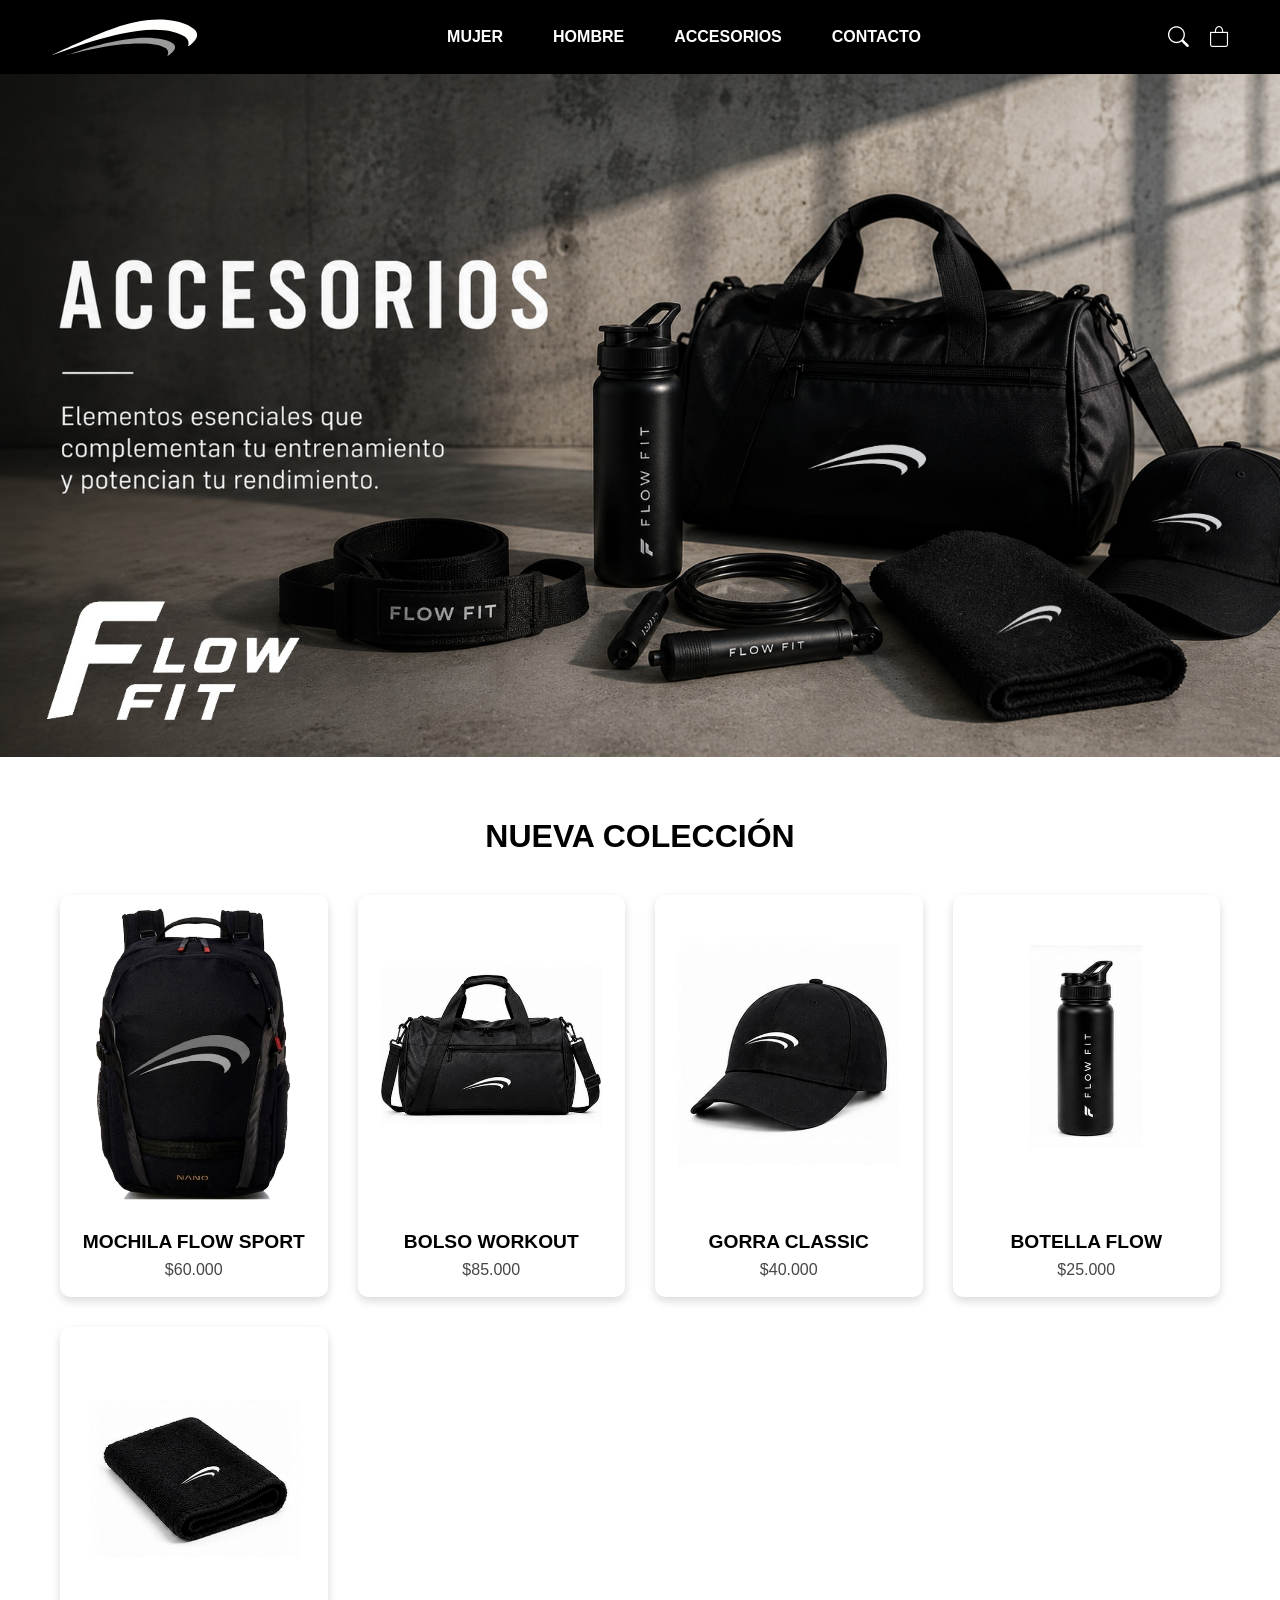
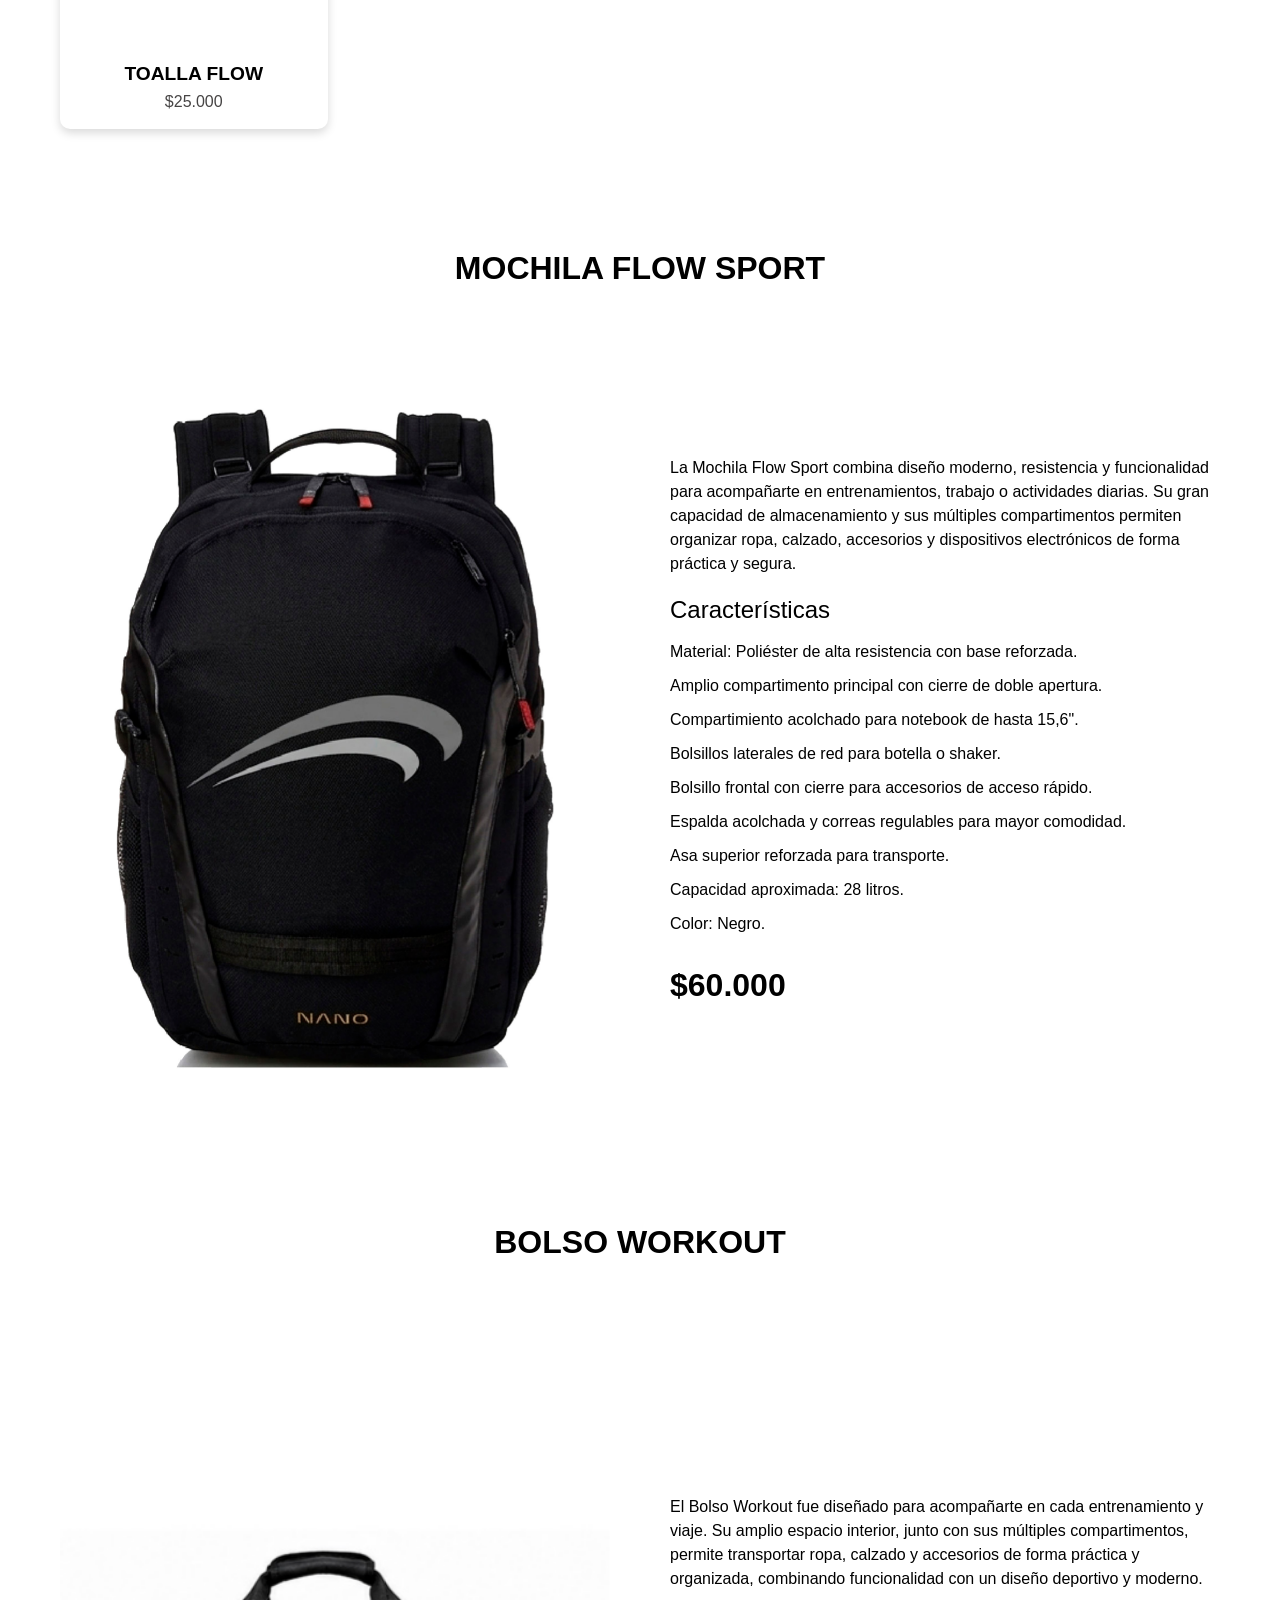
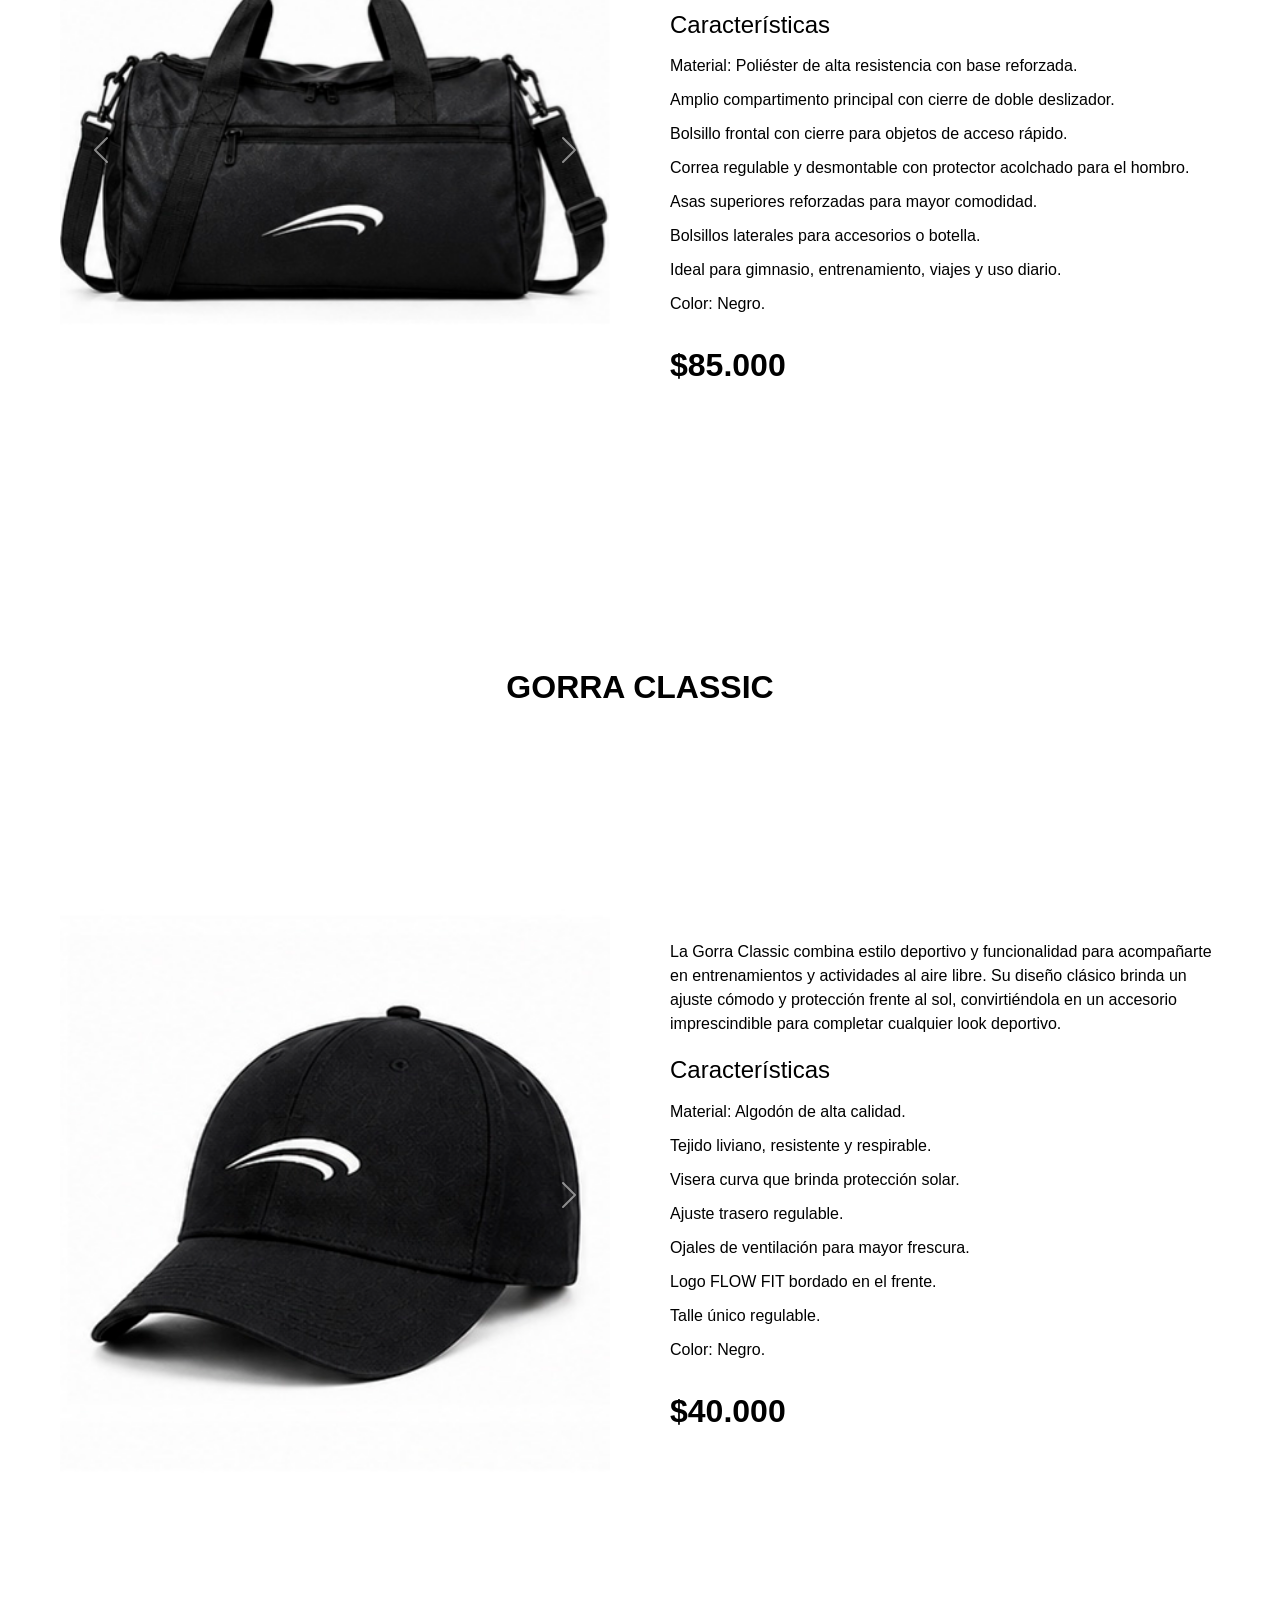
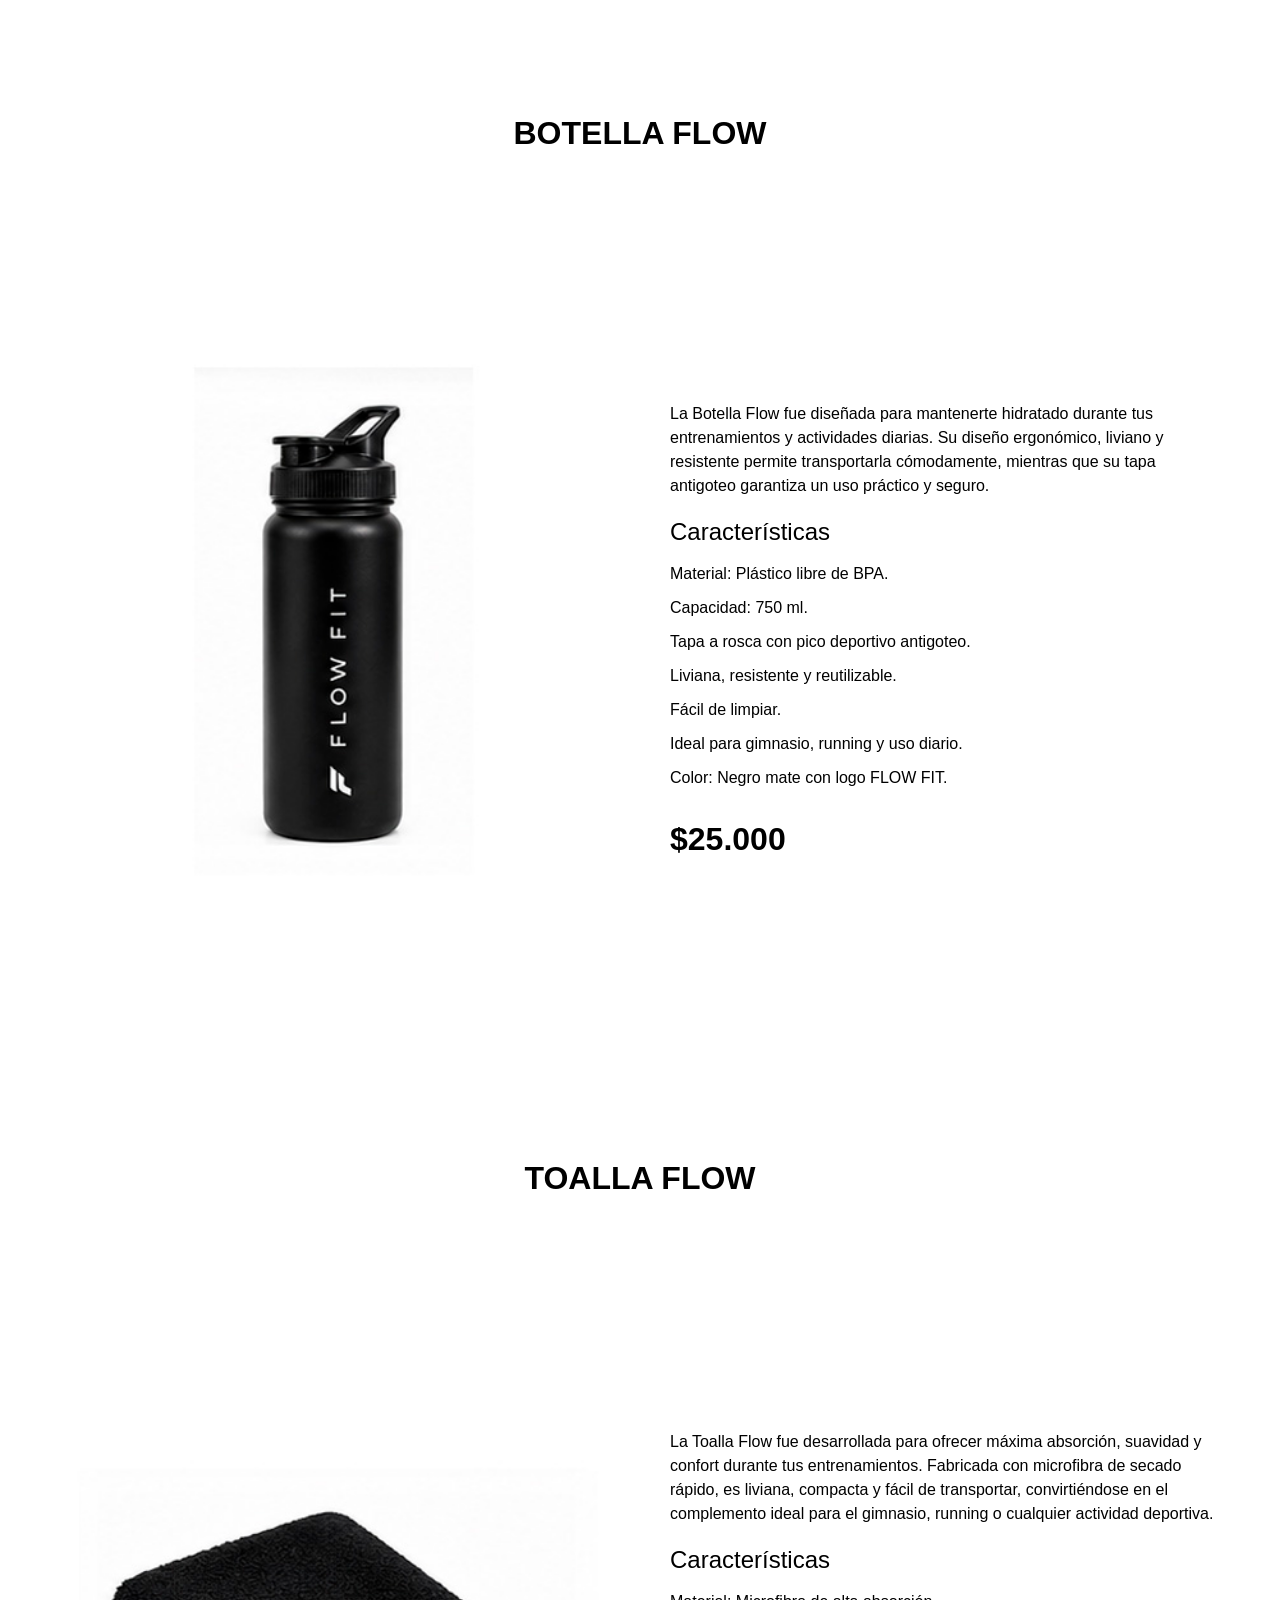
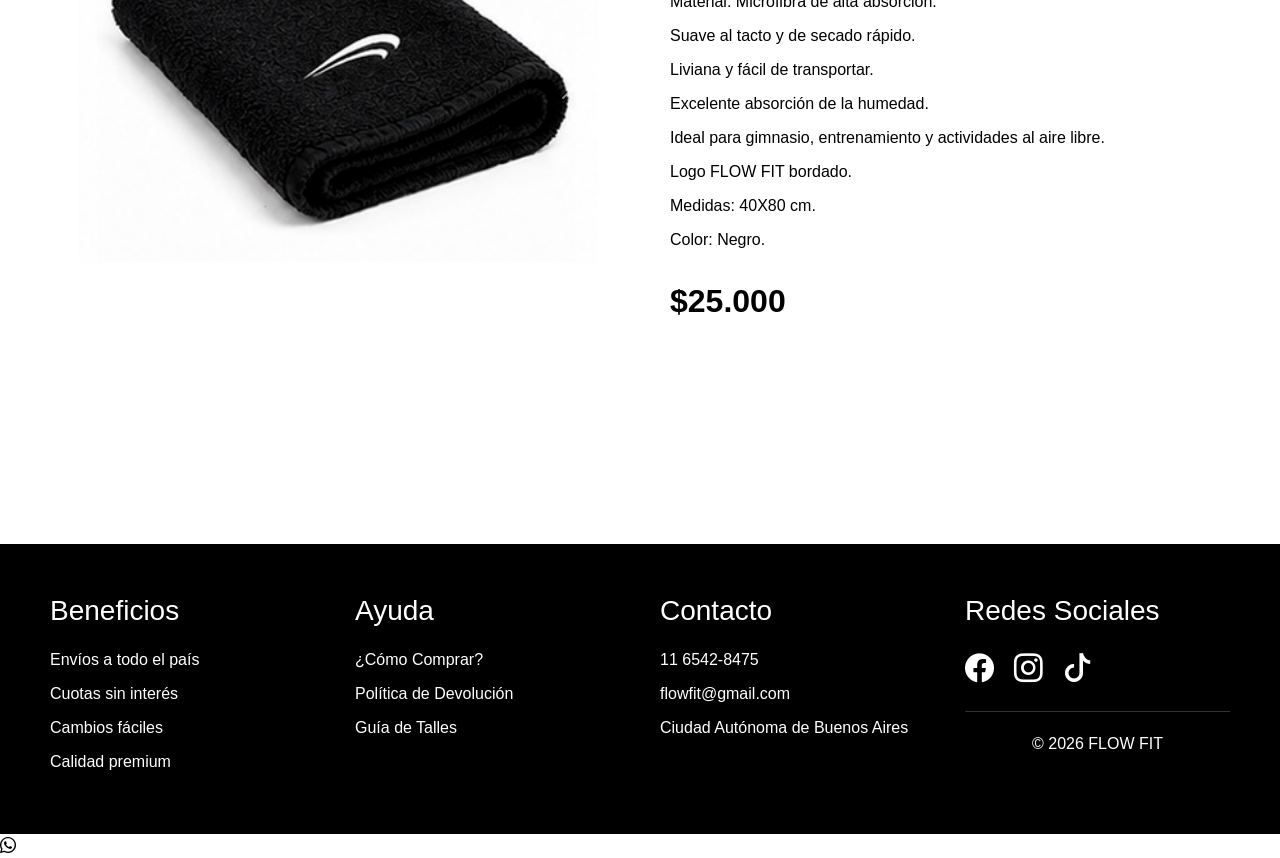
==== commit 178c621c: "Organizacion de proyecto con sass y estructura modular" ====
--- a/pages/accesorios.html
+++ b/pages/accesorios.html
@@ -13,6 +13,7 @@
 
 <body>
     <header>
+        <h1 class="oculto">FLOW FIT</h1>
         <div class="logo">
             <a href="../index.html">
                 <img src="../img/logoflowfit.svg" alt="Logo de Flow Fit">
@@ -42,12 +43,6 @@
 
         <section class="banner-categoria">
             <img src="../img/accesorios/banner-accesorios.jpg" alt="Colección Accesorios Flow Fit">
-
-            <div class="banner-texto">
-                <h1>ACCESORIOS</h1>
-                <p>Completá tu equipo con accesorios diseñados para cada entrenamiento.</p>
-            </div>
-
         </section>
 
         <section class="productos-categoria">
--- a/css/style.css
+++ b/css/style.css
@@ -2,13 +2,6 @@
   margin: 0;
   padding: 0;
   box-sizing: border-box;
-}
-
-body {
-  font-family: Arial, Helvetica, sans-serif;
-  font-size: 1rem;
-  background-color: white;
-  color: black;
 }
 
 img {
@@ -39,17 +32,31 @@
   border: 0;
 }
 
+body {
+  font-family: Arial, Helvetica, sans-serif;
+  font-size: 1rem;
+  background-color: white;
+  color: black;
+}
+
+h2 {
+  font-family: Arial, Helvetica, sans-serif;
+  font-size: 2rem;
+  font-weight: bold;
+}
+
 header {
-  background-color: black;
-  color: white;
   display: flex;
   justify-content: space-between;
   align-items: center;
+  background-color: black;
+  color: white;
   padding: 15px 50px;
 }
 
 .logo {
   display: flex;
+  justify-content: space-between;
   align-items: center;
   gap: 15px;
 }
@@ -72,8 +79,14 @@
   color: #c0c0c0;
 }
 
+nav a:active {
+  color: #c0c0c0;
+}
+
 .iconos {
   display: flex;
+  justify-content: space-between;
+  align-items: center;
   gap: 20px;
   font-size: 1.3rem;
 }
@@ -84,6 +97,53 @@
   color: #c0c0c0;
 }
 
+footer {
+  background-color: black;
+  color: white;
+  padding: 50px;
+  display: grid;
+  grid-template-columns: repeat(4, 1fr);
+  gap: 40px;
+}
+
+footer h3 {
+  margin-bottom: 20px;
+}
+
+footer li {
+  margin-bottom: 10px;
+}
+
+.iconos-redes {
+  display: flex;
+  justify-content: flex-start;
+  align-items: center;
+  gap: 20px;
+  font-size: 1.8rem;
+}
+
+.iconos-redes a {
+  transition: 0.3s;
+}
+.iconos-redes a:hover {
+  color: #c0c0c0;
+}
+
+.copyright {
+  grid-column: 1/-1;
+  text-align: center;
+  margin-top: 20px;
+  border-top: 1px solid rgba(255, 255, 255, 0.2);
+  padding-top: 20px;
+}
+
+.contacto a {
+  transition: color 0.3s;
+}
+.contacto a:hover {
+  color: #c0c0c0;
+}
+
 .hero img {
   width: 100%;
   height: auto;
@@ -94,10 +154,141 @@
 }
 
 .novedades h2 {
+  font-size: 2rem;
   text-align: center;
   margin-bottom: 40px;
 }
 
+.banner-categoria {
+  position: relative;
+}
+
+.banner-categoria img {
+  width: 100%;
+  height: auto;
+  display: block;
+}
+
+.productos-categoria {
+  padding: 60px;
+}
+
+.productos-categoria h2 {
+  font-size: 2rem;
+  width: 100%;
+  text-align: center;
+  margin-bottom: 40px;
+}
+
+.lifestyle {
+  padding: 60px;
+}
+
+.lifestyle h2 {
+  font-size: 2rem;
+  text-align: center;
+  margin-bottom: 40px;
+}
+
+.nosotros {
+  padding: 80px 120px;
+  text-align: center;
+}
+
+.nosotros h2 {
+  font-size: 2rem;
+  margin-bottom: 40px;
+}
+
+.nosotros p {
+  font-size: 1.2rem;
+  line-height: 1.8;
+  max-width: 900px;
+  margin: 0 auto 25px;
+}
+
+@media (max-width: 1024px) {
+  .contenedor-productos {
+    grid-template-columns: repeat(2, 1fr);
+  }
+  header {
+    flex-direction: column;
+    gap: 20px;
+    padding: 20px;
+  }
+  nav {
+    flex-wrap: wrap;
+    justify-content: center;
+    gap: 20px;
+  }
+  .iconos {
+    justify-content: center;
+  }
+  footer {
+    grid-template-columns: repeat(2, 1fr);
+  }
+  .banner-categoria img {
+    height: 350px;
+  }
+  .contenedor-novedades {
+    grid-template-columns: repeat(2, 1fr);
+    gap: 40px;
+  }
+  .contenedor-lifestyle {
+    grid-template-columns: repeat(2, 1fr);
+  }
+  .nosotros {
+    padding: 60px;
+  }
+}
+@media (max-width: 768px) {
+  .contenedor-productos {
+    grid-template-columns: 1fr;
+  }
+  nav {
+    flex-direction: column;
+    align-items: center;
+    gap: 15px;
+  }
+  .detalle-producto {
+    grid-template-columns: 1fr;
+    padding: 30px;
+  }
+  footer {
+    grid-template-columns: 1fr;
+    text-align: center;
+  }
+  .iconos-redes {
+    justify-content: center;
+  }
+  banner-categoria img {
+    height: 250px;
+  }
+  .contenedor-novedades {
+    grid-template-columns: 1fr;
+  }
+  .novedades {
+    padding: 30px;
+  }
+  .lifestyle {
+    padding: 30px;
+  }
+  .contenedor-lifestyle {
+    grid-template-columns: 1fr;
+  }
+  .nosotros {
+    padding: 30px 20px;
+  }
+  .nosotros p {
+    font-size: 0.95rem;
+  }
+  .contenedor-contacto {
+    grid-template-columns: 1fr;
+  }
+  .contacto-pagina {
+    padding: 40px 20px;
+  }
+}
 .contenedor-novedades {
   display: grid;
   grid-template-columns: repeat(3, 1fr);
@@ -110,8 +301,11 @@
   overflow: hidden;
   padding-bottom: 15px;
   text-align: center;
+  box-shadow: 0px 4px 10px rgba(0, 0, 0, 0.15);
   transition: transform 0.3s;
-  box-shadow: 0px 4px 10px rgba(0, 0, 0, 0.15);
+}
+.card-novedades:hover {
+  transform: translateY(-5px);
 }
 
 .card-novedades a {
@@ -120,10 +314,6 @@
   display: block;
 }
 
-.card-novedades:hover {
-  transform: translateY(-5px);
-}
-
 .card-novedades img {
   width: 100%;
   height: 320px;
@@ -147,17 +337,184 @@
   color: rgb(71, 69, 69);
 }
 
-.whatsapp {
-  position: fixed;
-  bottom: 20px;
-  right: 20px;
-  font-size: 3rem;
-  color: #25D366;
-  z-index: 1000;
+.card-producto {
+  width: 100%;
+  background: white;
+  border-radius: 10px;
+  box-shadow: 0px 4px 10px rgba(0, 0, 0, 0.15);
+  overflow: hidden;
+  text-align: center;
   transition: transform 0.3s;
 }
-.whatsapp:hover {
-  transform: scale(1.1);
+.card-producto:hover {
+  transform: translateY(-5px);
+}
+
+.card-producto img {
+  width: 100%;
+  height: 320px;
+  object-fit: contain;
+}
+
+.card-producto h3 {
+  font-size: 1.2rem;
+  font-weight: bold;
+  text-align: center;
+  margin: 15px 10px 5px;
+}
+
+.card-producto p {
+  margin-bottom: 15px;
+  color: rgb(71, 69, 69);
+}
+
+.card-lifestyle {
+  background: white;
+  border-radius: 10px;
+  box-shadow: 0px 4px 10px rgba(0, 0, 0, 0.15);
+  overflow: hidden;
+  text-align: center;
+  transition: transform 0.3s;
+}
+.card-lifestyle:hover {
+  transform: translateY(-5px);
+}
+
+.card-lifestyle img {
+  width: 100%;
+  height: 300px;
+  object-fit: cover;
+}
+
+.card-lifestyle h3 {
+  margin: 20px 15px 10px;
+  font-size: 1.2rem;
+}
+
+.card-lifestyle p {
+  margin: 0 15px 20px;
+  color: rgb(71, 69, 69);
+}
+
+.contenedor-productos {
+  display: grid;
+  grid-template-columns: repeat(4, 1fr);
+  gap: 30px;
+}
+
+.contenedor-lifestyle {
+  display: grid;
+  grid-template-columns: repeat(3, 1fr);
+  gap: 40px;
+}
+
+.detalle-producto {
+  display: grid;
+  grid-template-columns: 1fr 1fr;
+  gap: 60px;
+  align-items: center;
+  padding: 60px;
+}
+
+.detalle-producto h2 {
+  grid-column: 1/-1;
+  text-align: center;
+  margin-bottom: 30px;
+}
+
+.carousel {
+  width: 100%;
+}
+
+.detalle-texto h4 {
+  margin: 20px 0 15px;
+}
+
+.detalle-texto li {
+  margin-bottom: 10px;
+}
+
+.precio {
+  font-size: 2rem;
+  font-weight: bold;
+  margin-top: 25px;
+}
+
+.contacto-pagina {
+  padding: 80px;
+  text-align: center;
+}
+
+.contacto-pagina h2 {
+  font-size: 2rem;
+  margin-bottom: 30px;
+}
+
+.contacto-pagina > p {
+  font-size: 1.2rem;
+  margin-bottom: 50px;
+}
+
+.contenedor-contacto {
+  display: grid;
+  grid-template-columns: 1fr 1fr;
+  gap: 60px;
+  max-width: 1000px;
+  margin: 0 auto;
+}
+
+.info-contacto,
+.formulario-contacto {
+  box-shadow: 0px 4px 10px rgba(0, 0, 0, 0.15);
+  padding: 40px;
+  border-radius: 10px;
+}
+
+.info-contacto h3,
+.formulario-contacto h3 {
+  margin-bottom: 30px;
+}
+
+.info-contacto p {
+  margin-bottom: 20px;
+  font-size: 1.1rem;
+}
+
+.info-contacto i {
+  margin-right: 10px;
+}
+
+.formulario-contacto form {
+  display: flex;
+  flex-direction: column;
+  gap: 20px;
+}
+
+.formulario-contacto input,
+.formulario-contacto textarea {
+  padding: 15px;
+  border: 1px solid #ccc;
+  border-radius: 8px;
+  font-family: Arial, Helvetica, sans-serif;
+}
+
+.formulario-contacto textarea {
+  height: 120px;
+  resize: none;
+}
+
+.formulario-contacto button {
+  background-color: black;
+  color: white;
+  padding: 15px 30px;
+  border: none;
+  border-radius: 8px;
+  cursor: pointer;
+  font-weight: bold;
+  transition: transform 0.3s;
+}
+.formulario-contacto button:hover {
+  transform: scale(1.05);
 }
 
 /*# sourceMappingURL=style.css.map */
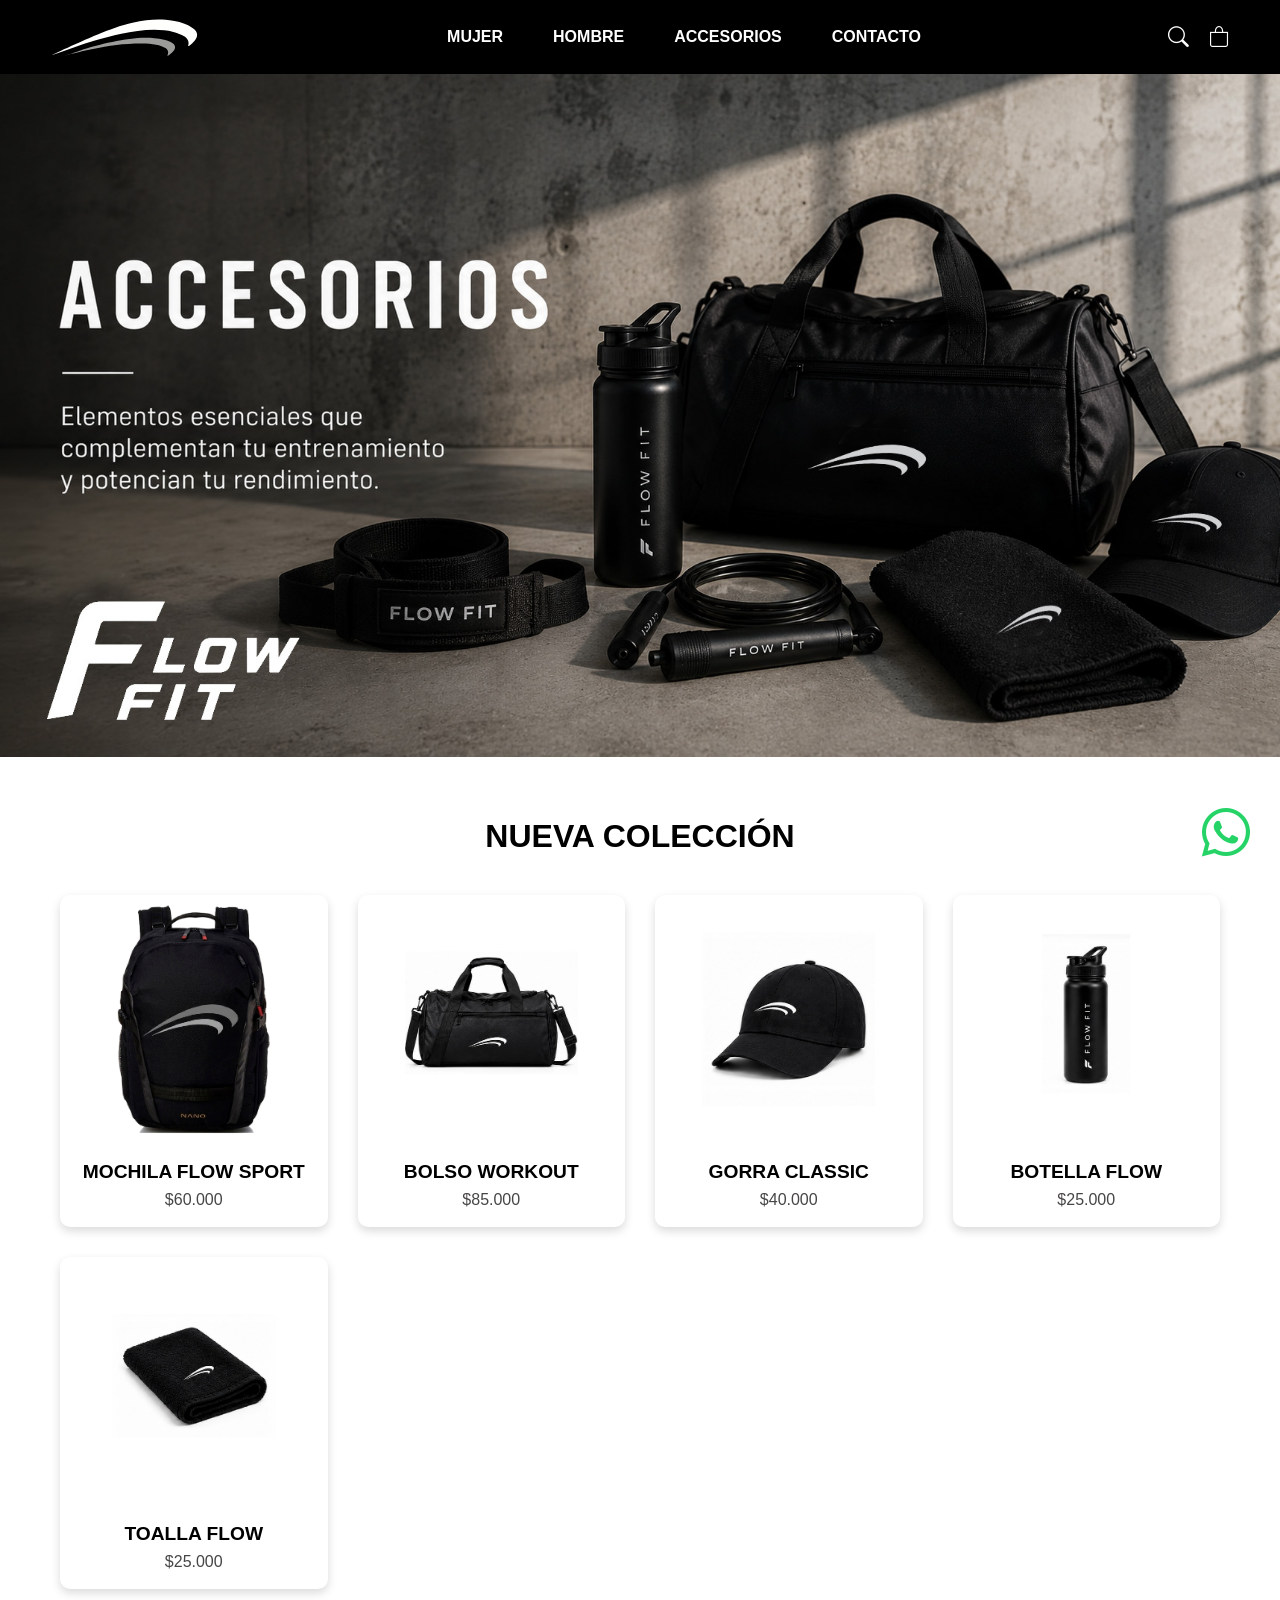
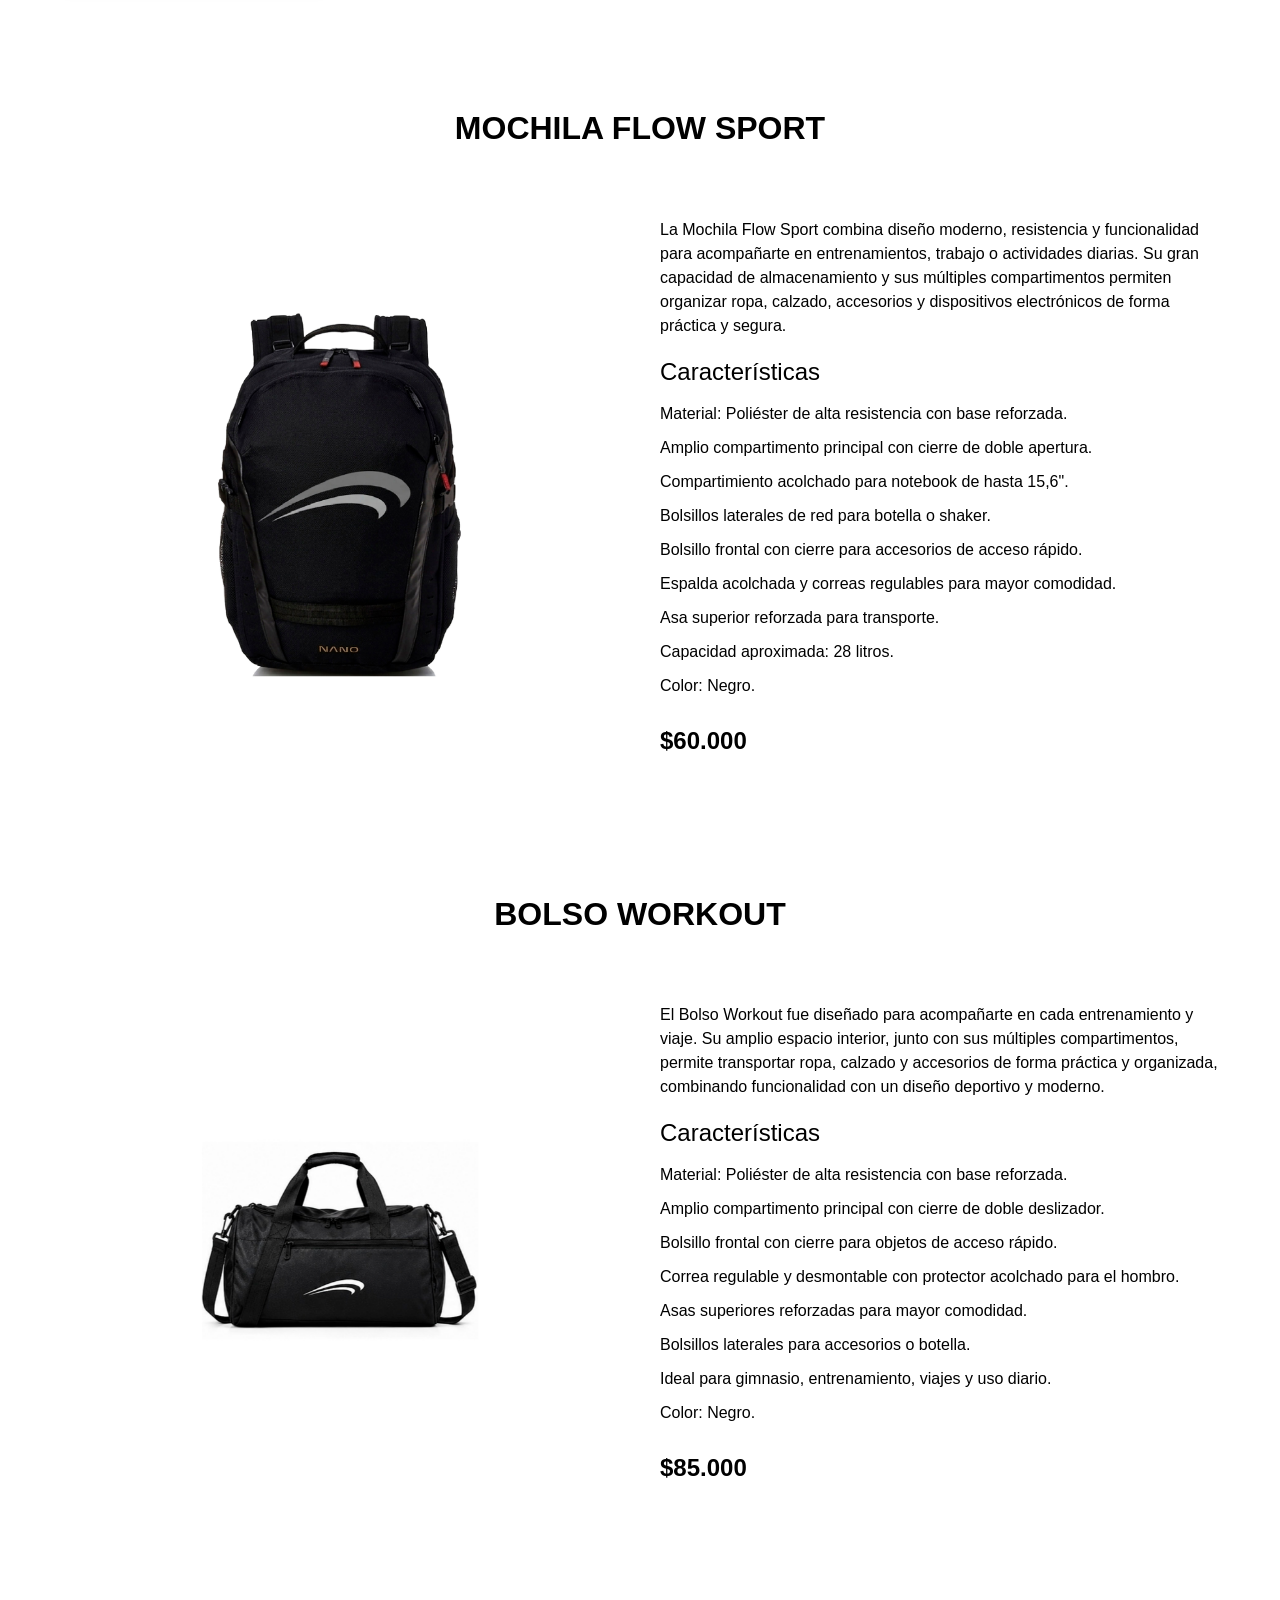
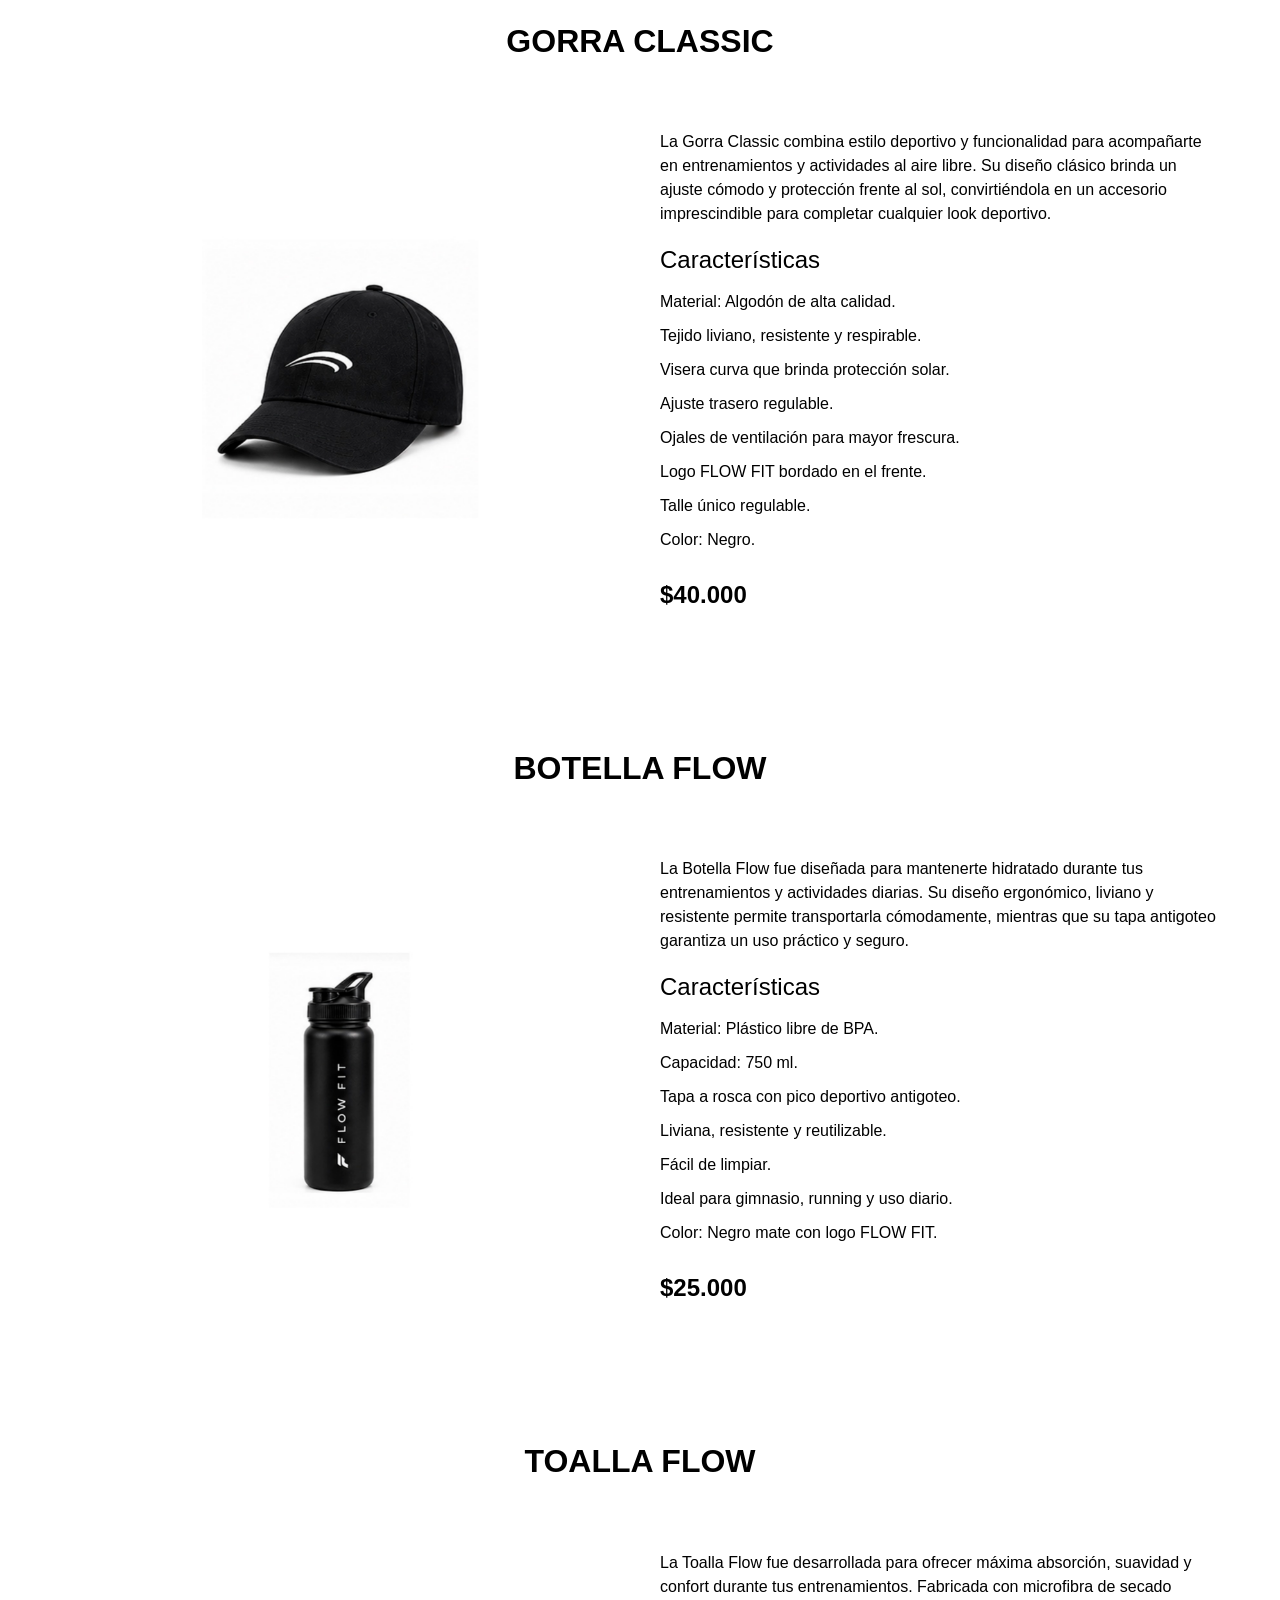
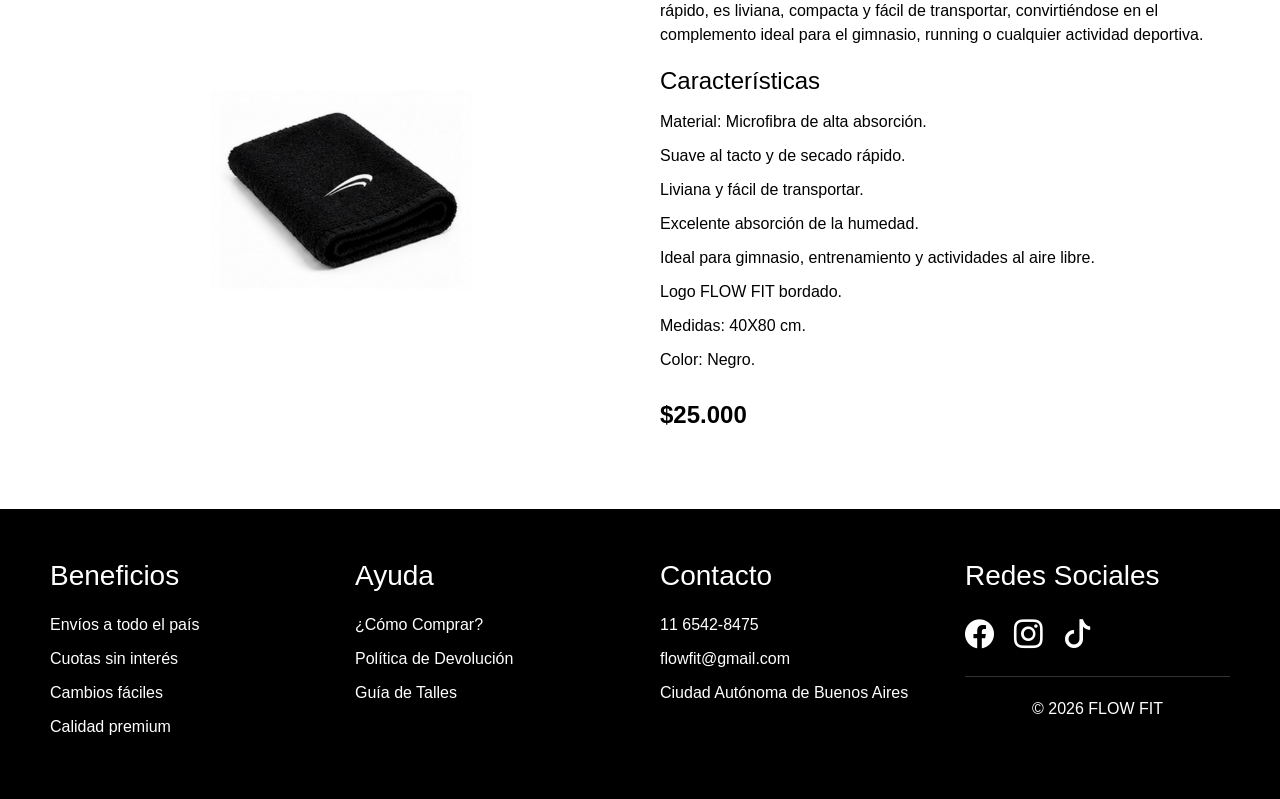
==== commit b3a7dae5: "Agrego meta etiquetas SEO y actualizo documentación" ====
--- a/pages/accesorios.html
+++ b/pages/accesorios.html
@@ -8,7 +8,14 @@
     <link rel="stylesheet" href="../css/style.css">
     <link rel="stylesheet" href="https://cdn.jsdelivr.net/npm/bootstrap-icons@1.13.1/font/bootstrap-icons.min.css">
 
-    <title>Accesorios | FLOW FIT</title>
+    <title>FLOW FIT | Accesorios</title>
+
+<meta name="description"
+    content="Encontrá mochilas, botellas, gorras y accesorios deportivos FLOW FIT para completar tu entrenamiento.">
+
+<meta name="keywords"
+    content="accesorios deportivos, mochila deportiva, botella deportiva, FLOW FIT">
+    
 </head>
 
 <body>
--- a/css/style.css
+++ b/css/style.css
@@ -147,6 +147,7 @@
 .hero img {
   width: 100%;
   height: auto;
+  display: block;
 }
 
 .novedades {
@@ -207,88 +208,6 @@
   margin: 0 auto 25px;
 }
 
-@media (max-width: 1024px) {
-  .contenedor-productos {
-    grid-template-columns: repeat(2, 1fr);
-  }
-  header {
-    flex-direction: column;
-    gap: 20px;
-    padding: 20px;
-  }
-  nav {
-    flex-wrap: wrap;
-    justify-content: center;
-    gap: 20px;
-  }
-  .iconos {
-    justify-content: center;
-  }
-  footer {
-    grid-template-columns: repeat(2, 1fr);
-  }
-  .banner-categoria img {
-    height: 350px;
-  }
-  .contenedor-novedades {
-    grid-template-columns: repeat(2, 1fr);
-    gap: 40px;
-  }
-  .contenedor-lifestyle {
-    grid-template-columns: repeat(2, 1fr);
-  }
-  .nosotros {
-    padding: 60px;
-  }
-}
-@media (max-width: 768px) {
-  .contenedor-productos {
-    grid-template-columns: 1fr;
-  }
-  nav {
-    flex-direction: column;
-    align-items: center;
-    gap: 15px;
-  }
-  .detalle-producto {
-    grid-template-columns: 1fr;
-    padding: 30px;
-  }
-  footer {
-    grid-template-columns: 1fr;
-    text-align: center;
-  }
-  .iconos-redes {
-    justify-content: center;
-  }
-  banner-categoria img {
-    height: 250px;
-  }
-  .contenedor-novedades {
-    grid-template-columns: 1fr;
-  }
-  .novedades {
-    padding: 30px;
-  }
-  .lifestyle {
-    padding: 30px;
-  }
-  .contenedor-lifestyle {
-    grid-template-columns: 1fr;
-  }
-  .nosotros {
-    padding: 30px 20px;
-  }
-  .nosotros p {
-    font-size: 0.95rem;
-  }
-  .contenedor-contacto {
-    grid-template-columns: 1fr;
-  }
-  .contacto-pagina {
-    padding: 40px 20px;
-  }
-}
 .contenedor-novedades {
   display: grid;
   grid-template-columns: repeat(3, 1fr);
@@ -352,7 +271,7 @@
 
 .card-producto img {
   width: 100%;
-  height: 320px;
+  height: 250px;
   object-fit: contain;
 }
 
@@ -411,8 +330,8 @@
 .detalle-producto {
   display: grid;
   grid-template-columns: 1fr 1fr;
-  gap: 60px;
-  align-items: center;
+  gap: 40px;
+  align-items: start;
   padding: 60px;
 }
 
@@ -424,6 +343,18 @@
 
 .carousel {
   width: 100%;
+  max-width: 450px;
+  margin: auto;
+}
+
+.carousel-item {
+  height: 400px;
+}
+
+.carousel-item img {
+  width: 100%;
+  height: 100%;
+  object-fit: contain;
 }
 
 .detalle-texto h4 {
@@ -435,8 +366,8 @@
 }
 
 .precio {
-  font-size: 2rem;
-  font-weight: bold;
+  font-size: 1.5rem;
+  font-weight: 700;
   margin-top: 25px;
 }
 
@@ -517,4 +448,162 @@
   transform: scale(1.05);
 }
 
+.whatsapp {
+  position: fixed;
+  bottom: 30px;
+  right: 30px;
+  font-size: 3rem;
+  color: #25D366;
+  z-index: 9999;
+  transition: transform 0.3s ease;
+}
+
+.whatsapp:hover {
+  transform: scale(1.1);
+}
+
+.contenedor-productos {
+  grid-template-columns: repeat(4, 1fr);
+}
+
+.contenedor-novedades {
+  grid-template-columns: repeat(3, 1fr);
+}
+
+.contenedor-lifestyle {
+  grid-template-columns: repeat(3, 1fr);
+}
+
+footer {
+  grid-template-columns: repeat(4, 1fr);
+}
+
+@media (max-width: 1024px) {
+  header {
+    flex-direction: column;
+    gap: 20px;
+    padding: 20px;
+  }
+  nav {
+    flex-wrap: wrap;
+    justify-content: center;
+    gap: 20px;
+  }
+  .iconos {
+    justify-content: center;
+  }
+  .contenedor-productos {
+    grid-template-columns: repeat(2, 1fr);
+  }
+  .contenedor-novedades {
+    grid-template-columns: repeat(2, 1fr);
+    gap: 40px;
+  }
+  .contenedor-lifestyle {
+    grid-template-columns: repeat(2, 1fr);
+  }
+  footer {
+    grid-template-columns: repeat(2, 1fr);
+  }
+  .banner-categoria img {
+    width: 100%;
+    height: 350px;
+    object-fit: cover;
+    object-position: center;
+  }
+  .nosotros {
+    padding: 60px;
+  }
+  .detalle-producto {
+    grid-template-columns: 1fr 1fr;
+    gap: 30px;
+  }
+}
+@media (max-width: 768px) {
+  .novedades,
+  .productos-categoria,
+  .lifestyle {
+    padding: 30px 15px;
+  }
+  .contenedor-productos,
+  .contenedor-novedades,
+  .contenedor-lifestyle {
+    grid-template-columns: 1fr;
+    gap: 30px;
+  }
+  .card-producto,
+  .card-novedades,
+  .card-lifestyle {
+    max-width: 340px;
+    margin: auto;
+  }
+  .card-producto img,
+  .card-novedades img {
+    height: 250px;
+    object-fit: contain;
+  }
+  .card-lifestyle img {
+    height: 250px;
+    object-fit: cover;
+  }
+  nav {
+    flex-wrap: wrap;
+    justify-content: center;
+    gap: 10px;
+  }
+  nav a {
+    font-size: 0.65rem;
+  }
+  .logo img {
+    width: 130px;
+  }
+  .hero img,
+  .banner-categoria img {
+    width: 100%;
+    height: auto;
+  }
+  .detalle-producto {
+    display: grid;
+    grid-template-columns: 1fr;
+    gap: 30px;
+    padding: 20px;
+  }
+  .carousel {
+    width: 100%;
+    max-width: 350px;
+    margin: auto;
+  }
+  .carousel-item {
+    height: 300px;
+  }
+  .carousel-item img {
+    width: 100%;
+    height: 100%;
+    object-fit: contain;
+  }
+  .detalle-texto {
+    width: 100%;
+  }
+  .contenedor-contacto {
+    grid-template-columns: 1fr;
+  }
+  .contacto-pagina {
+    padding: 40px 20px;
+  }
+  footer {
+    grid-template-columns: 1fr;
+    text-align: center;
+  }
+  .iconos-redes {
+    justify-content: center;
+  }
+  h2 {
+    font-size: 1.5rem;
+    text-align: center;
+  }
+  body {
+    overflow-x: hidden;
+  }
+}
+
 /*# sourceMappingURL=style.css.map */
